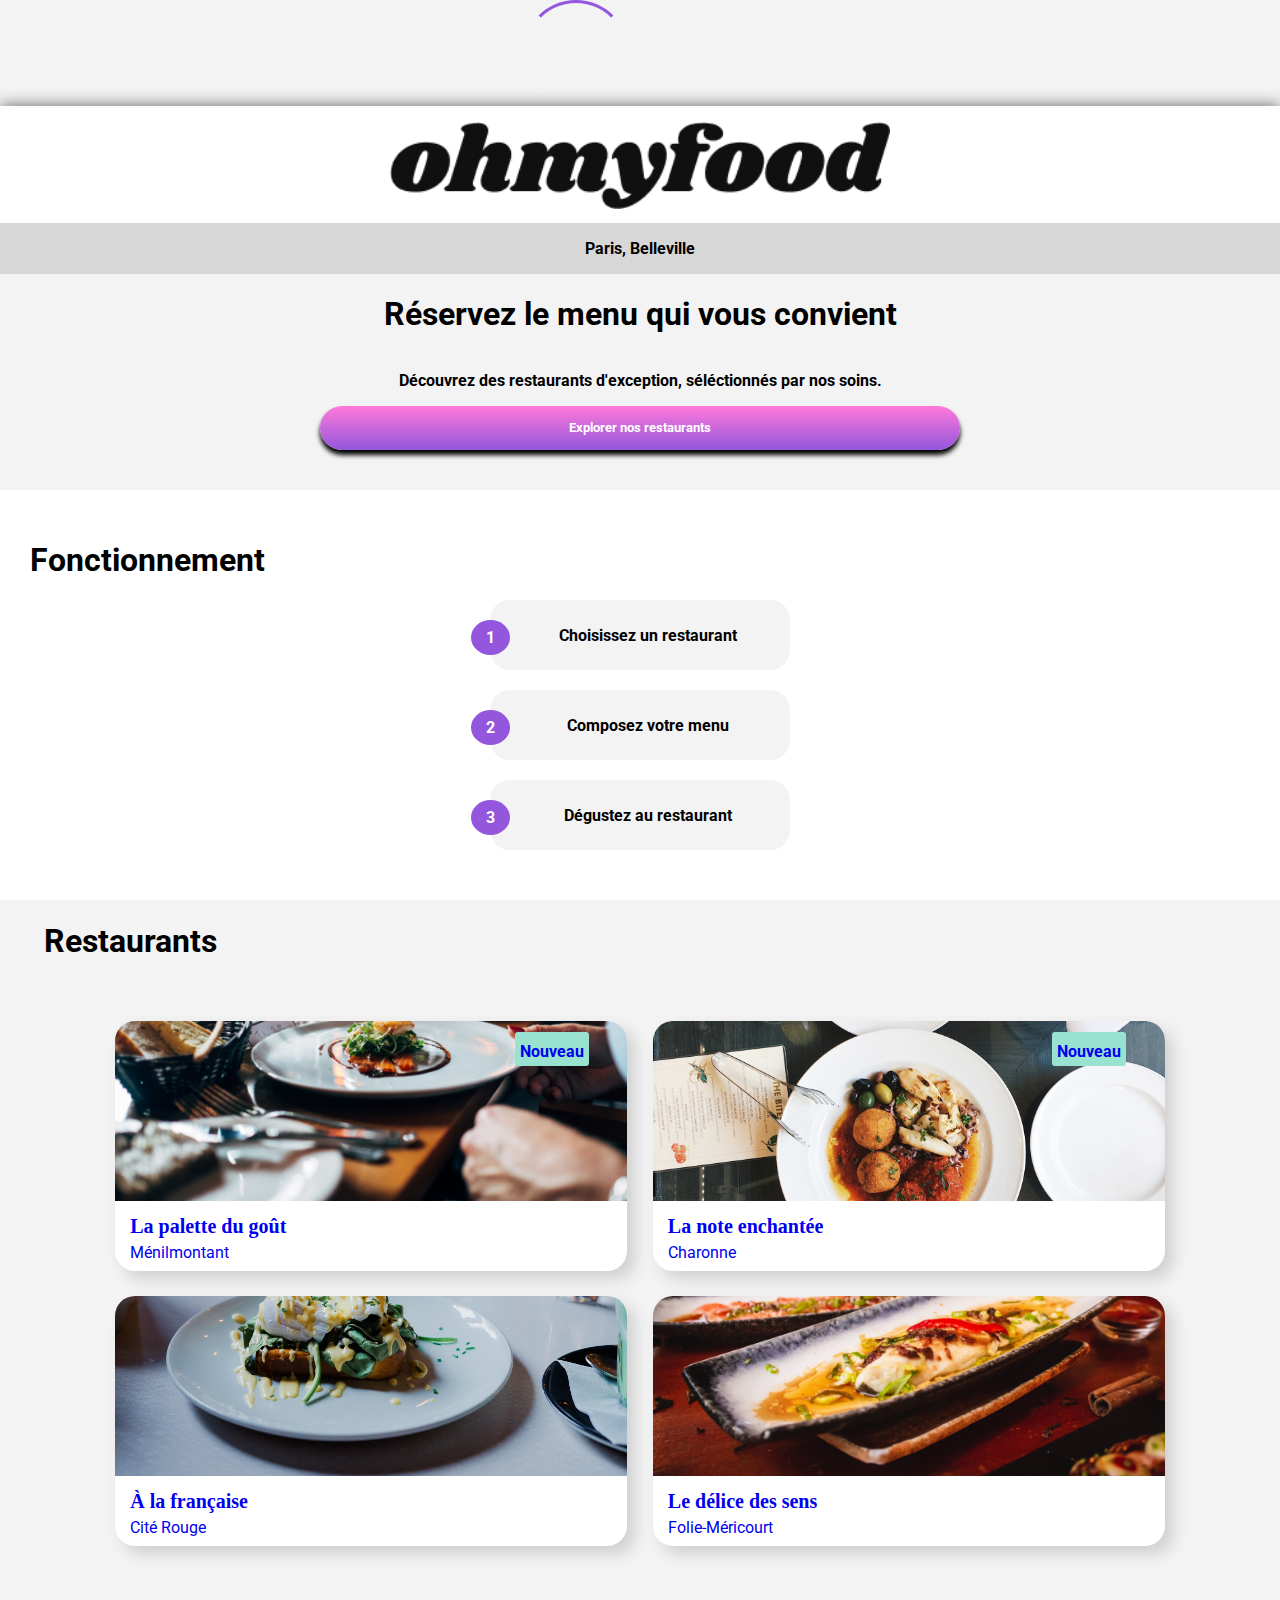
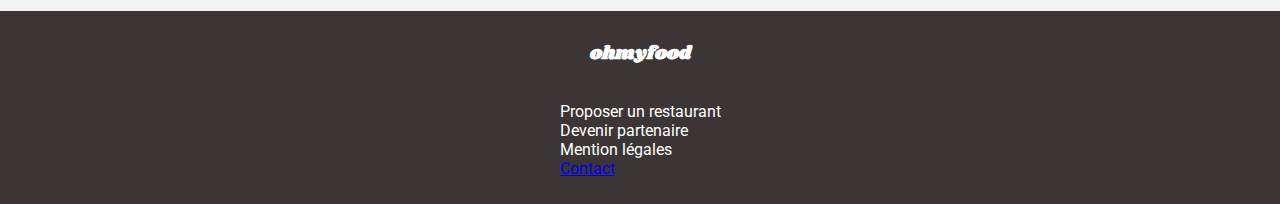
==== index.html @ a54b1a02 "Création du loader" ====
<!DOCTYPE html>
<html lang="fr">
<head>
    <meta charset="UTF-8">
    <meta http-equiv="X-UA-Compatible" content="IE=edge">
    <link rel="preconnect" href="https://fonts.gstatic.com">
    <link href="https://fonts.googleapis.com/css2?family=Roboto&family=Shrikhand&display=swap" rel="stylesheet">
    <link rel="stylesheet" href="https://use.fontawesome.com/releases/v5.15.3/css/all.css" integrity="sha384-SZXxX4whJ79/gErwcOYf+zWLeJdY/qpuqC4cAa9rOGUstPomtqpuNWT9wdPEn2fk" crossorigin="anonymous">
    <meta name="viewport" content="width=device-width, initial-scale=1.0">
    <link rel="stylesheet" href="styles/style.css">
    <title>Page d'acceuil</title>
</head>
<body>
    <div class=loaderTotal>
        <i class="fas fa-utensils fa-3x"></i>
        <div id=loader></div>
    </div>
    <header>
        <!-- Logo -->
        <div class="logoHeader">
            <img src="images/logo/ohmyfood.png" alt="Logo ohmyfood"/>
        </div>
    </header>
    <div id="contenuIndex">
        <!-- Emplacement + présentation -->
        <div id="partie1">
            <div class="localisation">
                <i class="fas fa-map-marker-alt"></i>
                <div class="emplacement">
                    <p> Paris, Belleville</p>
                </div>
            </div>
            <div class="explication">
                <h1>Réservez le menu qui vous convient</h1>
                <p>Découvrez des restaurants d'exception, séléctionnés par nos soins.</p>
                <button><p> Explorer nos restaurants</p></button>
            </div>
        </div>
        <!-- Fonctionnement -->
        <div id="partie2">
            <h1>Fonctionnement</h1>
            <div class="restaurant">
                <div class="numero">
                    <p>1</p>
                </div>
                <p><i class="fas fa-mobile-alt"></i>
                Choisissez un restaurant</p>
            </div>
            <div class="choix">
                <div class="numero">
                    <p>2</p>
                </div>
                <p><i class="fas fa-list-ul"></i>
                Composez votre menu</p>
            </div>
            <div class="degustez">
                <div class="numero">
                    <p>3</p>
                </div>
                <p><i class="fas fa-store"></i>
                Dégustez au restaurant</p>
            </div>
        </div>
        <!-- Restaurants -->
        <h1>Restaurants</h1>
        <div id="partie3">
            <a href="MenuPalette.html" id="palette">
                <div class="nouveau">
                    <p>Nouveau</p>
                </div>
                <figure>
                    <img src="images/restaurants/jay-wennington-N_Y88TWmGwA-unsplash.jpg" alt="La palette du goût">
                    <figcaption>La palette du goût</figcaption>
                </figure>
                <p class="info">Ménilmontant</p>
                <div class="favoris">
                    <i class="far fa-heart fa-2x"></i>
                    <!-- <i class="fas fa-heart"></i> -->
                </div>
            </a>
            <a href="MenuEnchante.html" id="note">
                <div class="nouveau">
                    <p>Nouveau</p>
                </div>
                <figure>
                    <img src="images/restaurants/stil-u2Lp8tXIcjw-unsplash.jpg" alt="La note enchantée">
                    <figcaption>La note enchantée</figcaption>
                </figure>
                <p class="info">Charonne</p>
                <div class="favoris">
                    <i class="far fa-heart fa-2x"></i>
                    <!-- <i class="fas fa-heart"></i> -->
                </div>
            </a>
            <a href="MenuFrancaise.html" id="francaise">
                <figure>
                    <img src="images/restaurants/toa-heftiba-DQKerTsQwi0-unsplash.jpg" alt="À la française">
                    <figcaption>À la française</figcaption>
                </figure>
                <p class="info">Cité Rouge</p>
                <div class="favoris">
                    <i class="far fa-heart fa-2x"></i>
                    <!-- <i class="fas fa-heart"></i> -->
                </div>
            </a>
            <a href="MenuDelice.html" id="delice">
                <figure>
                    <img src="images/restaurants/louis-hansel-shotsoflouis-qNBGVyOCY8Q-unsplash.jpg" alt="Le délice des sens">
                    <figcaption>Le délice des sens</figcaption>
                </figure>
                <p class="info">Folie-Méricourt</p>
                <div class="favoris">
                    <i class="far fa-heart fa-2x"></i>
                    <!-- <i class="fas fa-heart"></i> -->
                </div>
            </a>
        </div>
    </div>
    <footer>
        <!-- Contacts et infos -->
        <div class="listeFooter">
            <h3 class="logoFooter">ohmyfood</h3>
            <ul>
                <li><i class="fas fa-utensils"></i>  Proposer un restaurant</li>
                <li><i class="fas fa-hands-helping"></i> Devenir partenaire</li>
                <li>Mention légales</li>
                <li><a href="mailto:ohmyfood@contact.com">Contact</a></li>
            </ul>
        </div>
    </footer>
</body>
</html>
---- styles/style.css ----
@charset "UTF-8";
@-webkit-keyframes spin {
  0% {
    -webkit-transform: rotate(0deg);
            transform: rotate(0deg);
  }
  100% {
    -webkit-transform: rotate(360deg);
            transform: rotate(360deg);
  }
}
@keyframes spin {
  0% {
    -webkit-transform: rotate(0deg);
            transform: rotate(0deg);
  }
  100% {
    -webkit-transform: rotate(360deg);
            transform: rotate(360deg);
  }
}

/* #region Généralités */
body {
  margin: 0px;
  background-color: #f3f3f3;
  max-width: 1920px;
  margin: auto;
}

body .loaderTotal {
  display: -webkit-box;
  display: -ms-flexbox;
  display: flex;
  -webkit-box-pack: center;
      -ms-flex-pack: center;
          justify-content: center;
  width: 90%;
  height: 90%;
}

body .loaderTotal .fas {
  display: -webkit-box;
  display: -ms-flexbox;
  display: flex;
  -webkit-box-pack: center;
      -ms-flex-pack: center;
          justify-content: center;
  position: relative;
  left: 70px;
  top: 35px;
  color: #FF79DA;
}

body .loaderTotal #loader {
  width: 100px;
  height: 100px;
  border: 3px solid #f3f3f3;
  border-top: 3px solid #9356DC;
  border-radius: 50%;
  -webkit-animation: spin 1s linear infinite;
          animation: spin 1s linear infinite;
}

/* #endregion */
/* #region Header */
header {
  padding: 16px;
  -webkit-box-shadow: 0 0 15px 0 #636161;
          box-shadow: 0 0 15px 0 #636161;
  position: relative;
  height: 85px;
  background-color: white;
}

.fleche {
  position: absolute;
  top: 21px;
  left: 8%;
  font-size: 1.5rem;
}

.logoHeader {
  display: -webkit-box;
  display: -ms-flexbox;
  display: flex;
  -webkit-box-pack: center;
      -ms-flex-pack: center;
          justify-content: center;
}

.logoHeader img {
  width: 40%;
}

@media screen and (min-width: 1281px) {
  .logoHeader img {
    width: 494px;
    height: 86px;
  }
}

/* #endregion */
/* #region Contenu Index */
#contenuIndex {
  width: 100%;
}

#contenuIndex h1 {
  font-family: "Roboto";
  font-weight: bold;
  margin-left: 44px;
}

#contenuIndex h2,
#contenuIndex p {
  font-family: "Roboto";
  font-weight: bold;
}

/* #region Partie 1 */
#partie1 {
  background-color: #f3f3f3;
  padding-bottom: 40px;
}

#partie1 .emplacement p {
  font-weight: bold;
}

#partie1 .explication {
  display: -webkit-box;
  display: -ms-flexbox;
  display: flex;
  -webkit-box-orient: vertical;
  -webkit-box-direction: normal;
      -ms-flex-direction: column;
          flex-direction: column;
  -webkit-box-align: center;
      -ms-flex-align: center;
          align-items: center;
  text-align: center;
}

#partie1 .explication p,
#partie1 .explication h1 {
  margin-left: 5%;
  margin-right: 5%;
}

#partie1 .explication button {
  background: -webkit-gradient(linear, left top, left bottom, from(#FF79DA), to(#9356DC));
  background: linear-gradient(180deg, #FF79DA, #9356DC);
  border-radius: 25px;
  width: 50%;
  color: white;
  border: none;
  -webkit-box-shadow: 0 5px 5px 0 black;
          box-shadow: 0 5px 5px 0 black;
}

#partie1 .explication button:hover {
  opacity: 0.8;
  -webkit-box-shadow: 0 7px 7px 0 black;
          box-shadow: 0 7px 7px 0 black;
}

#partie1 .localisation {
  display: -webkit-box;
  display: -ms-flexbox;
  display: flex;
  -webkit-box-pack: center;
      -ms-flex-pack: center;
          justify-content: center;
  background-color: #d8d7d7;
  position: relative;
}

#partie1 .fas {
  position: absolute;
  left: 30%;
  bottom: 20px;
}

/* #endregion */
/* #region Partie 2 */
#partie2 {
  padding-bottom: 50px;
  padding-top: 30px;
  margin-left: auto;
  margin-right: auto;
  background-color: white;
}

#partie2 h1 {
  margin-left: 30px;
}

#partie2 .restaurant,
#partie2 .choix,
#partie2 .degustez {
  display: -webkit-box;
  display: -ms-flexbox;
  display: flex;
  -webkit-box-orient: horizontal;
  -webkit-box-direction: normal;
      -ms-flex-direction: row;
          flex-direction: row;
  -webkit-box-pack: center;
      -ms-flex-pack: center;
          justify-content: center;
  -webkit-box-align: center;
      -ms-flex-align: center;
          align-items: center;
  padding: 10px;
  background-color: #f3f3f3;
  height: 50px;
  width: 280px;
  border-radius: 20px;
  margin-left: auto;
  margin-right: auto;
  margin-top: 20px;
  position: relative;
}

#partie2 p {
  margin: 0px;
  font-weight: bold;
}

#partie2 .numero {
  background-color: #9356DC;
  position: absolute;
  border-radius: 50%;
  padding-left: 15px;
  padding-right: 15px;
  padding-top: 8px;
  padding-bottom: 8px;
  margin-top: 5px;
  right: 280px;
}

#partie2 .numero p {
  color: white;
}

#partie2 .fas {
  margin-right: 15px;
  color: #8f8b8b;
}

#partie2 .fas:active {
  color: #9356DC;
}

/* #endregion */
/* #region Partie 3 */
#partie3 {
  width: 100%;
  display: -webkit-box;
  display: -ms-flexbox;
  display: flex;
  -webkit-box-orient: vertical;
  -webkit-box-direction: normal;
      -ms-flex-direction: column;
          flex-direction: column;
  background-color: #f3f3f3;
  padding-top: 40px;
  padding-bottom: 40px;
  -webkit-box-pack: center;
      -ms-flex-pack: center;
          justify-content: center;
}

@media screen and (min-width: 1281px) {
  #partie3 {
    display: -webkit-box;
    display: -ms-flexbox;
    display: flex;
    -webkit-box-orient: horizontal;
    -webkit-box-direction: normal;
        -ms-flex-direction: row;
            flex-direction: row;
    -ms-flex-wrap: wrap;
        flex-wrap: wrap;
  }
}

@media screen and (min-width: 481px) {
  #partie3 {
    display: -webkit-box;
    display: -ms-flexbox;
    display: flex;
    -webkit-box-orient: horizontal;
    -webkit-box-direction: normal;
        -ms-flex-direction: row;
            flex-direction: row;
    -ms-flex-wrap: wrap;
        flex-wrap: wrap;
  }
}

#partie3 h1 {
  margin-left: 5%;
}

#partie3 h2,
#partie3 p {
  margin-top: 5px;
  margin-bottom: 0px;
}

#partie3 img {
  width: 100%;
  height: 180px;
  -o-object-fit: cover;
     object-fit: cover;
  -o-object-position: bottom;
     object-position: bottom;
  border-top-left-radius: 20px;
  border-top-right-radius: 20px;
}

#partie3 .info {
  display: -webkit-box;
  display: -ms-flexbox;
  display: flex;
  -webkit-box-orient: horizontal;
  -webkit-box-direction: normal;
      -ms-flex-direction: row;
          flex-direction: row;
  -webkit-box-pack: justify;
      -ms-flex-pack: justify;
          justify-content: space-between;
  width: 100%;
  font-weight: normal;
  margin-left: 15px;
}

#partie3 .info .precision {
  display: -webkit-box;
  display: -ms-flexbox;
  display: flex;
  -webkit-box-orient: vertical;
  -webkit-box-direction: normal;
      -ms-flex-direction: column;
          flex-direction: column;
  padding-left: 15px;
}

#partie3 #note img {
  -o-object-position: center;
     object-position: center;
}

#partie3 #palette,
#partie3 #note,
#partie3 #francaise,
#partie3 #delice {
  width: 90%;
  margin-right: 5%;
  margin-left: 5%;
  padding-bottom: 50px;
  border-radius: 20px;
  background-color: white;
  margin-bottom: 25px;
  height: 200px;
  -webkit-box-shadow: 8px 8px 15px #d1cfcf;
          box-shadow: 8px 8px 15px #d1cfcf;
  position: relative;
}

@media screen and (min-width: 1281px) {
  #partie3 #palette,
  #partie3 #note,
  #partie3 #francaise,
  #partie3 #delice {
    width: 40%;
    margin-right: 1%;
    margin-left: 1%;
  }
}

@media screen and (min-width: 481px) {
  #partie3 #palette,
  #partie3 #note,
  #partie3 #francaise,
  #partie3 #delice {
    width: 40%;
    margin-right: 1%;
    margin-left: 1%;
  }
}

#partie3 .favoris {
  left: 85%;
  position: absolute;
  margin-top: -40px;
}

#partie3 figure {
  padding: 0px;
  margin: 0px;
}

#partie3 figcaption {
  margin-left: 15px;
  font-weight: bold;
  font-size: 20px;
  margin-top: 10px;
}

#partie3 .nouveau {
  background-color: #99E2D0;
  position: absolute;
  margin-top: 2%;
  margin-left: 78%;
  padding: 5px;
  border-radius: 3px;
}

#partie3 .nouveau P {
  font-weight: bold;
}

#partie3 a {
  text-decoration: none;
}

/* #endregion */
/* #endregion */
/* #region Contenu Menus */
#contenuMenu {
  width: 100%;
  margin-bottom: 20px;
}

/* #region Présentation */
.presentation img {
  width: 100%;
  height: 300px;
  -o-object-fit: cover;
     object-fit: cover;
}

/* #endregion */
/* #region Titres des menus */
.menus {
  width: 100%;
  background-color: #f3f3f3;
  border-top-left-radius: 35px;
  border-top-right-radius: 35px;
  margin-top: -74px;
  position: relative;
}

.menus h2 {
  margin-left: 5%;
}

@media screen and (min-width: 1281px) {
  .menus h2 {
    text-align: center;
    margin-left: 0px;
  }
}

@media screen and (min-width: 481px) {
  .menus h2 {
    text-align: center;
    margin-left: 0px;
  }
}

.menus .titresMenu {
  position: relative;
}

.menus .titresMenu .favorisMenu {
  position: absolute;
  left: 85%;
  top: 5px;
}

.menus .titresMenu h1 {
  margin-left: 30px;
  font-weight: bold;
  font-family: "Shrikhand";
  padding-top: 10px;
}

.menus button {
  background-color: #FF79DA;
  border-radius: 25px;
  width: 50%;
  color: white;
  border-color: white;
}

/* #endregion */
/* #region Blocs de menus */
.entrees,
.plats,
.desserts {
  display: -webkit-box;
  display: -ms-flexbox;
  display: flex;
  -webkit-box-orient: vertical;
  -webkit-box-direction: normal;
      -ms-flex-direction: column;
          flex-direction: column;
  margin-bottom: 20px;
  -webkit-box-align: center;
      -ms-flex-align: center;
          align-items: center;
  -webkit-box-pack: center;
      -ms-flex-pack: center;
          justify-content: center;
}

@media screen and (min-width: 1281px) {
  .entrees,
  .plats,
  .desserts {
    display: -webkit-box;
    display: -ms-flexbox;
    display: flex;
    -webkit-box-orient: horizontal;
    -webkit-box-direction: normal;
        -ms-flex-direction: row;
            flex-direction: row;
    -ms-flex-line-pack: justify;
        align-content: space-between;
  }
}

@media screen and (min-width: 481px) {
  .entrees,
  .plats,
  .desserts {
    display: -webkit-box;
    display: -ms-flexbox;
    display: flex;
    -webkit-box-orient: horizontal;
    -webkit-box-direction: normal;
        -ms-flex-direction: row;
            flex-direction: row;
    -ms-flex-line-pack: justify;
        align-content: space-between;
  }
}

.blocMenu {
  background-color: white;
  border-radius: 15px;
  width: 90%;
  height: auto;
  display: -webkit-box;
  display: -ms-flexbox;
  display: flex;
  -webkit-box-orient: horizontal;
  -webkit-box-direction: normal;
      -ms-flex-direction: row;
          flex-direction: row;
  -webkit-box-pack: justify;
      -ms-flex-pack: justify;
          justify-content: space-between;
  font-family: "Roboto";
  margin-bottom: 20px;
  -webkit-box-shadow: 0px 8px 15px #636161;
          box-shadow: 0px 8px 15px #636161;
}

@media screen and (min-width: 1281px) {
  .blocMenu {
    display: -webkit-box;
    display: -ms-flexbox;
    display: flex;
    -webkit-box-orient: vertical;
    -webkit-box-direction: normal;
        -ms-flex-direction: column;
            flex-direction: column;
    -webkit-box-align: center;
        -ms-flex-align: center;
            align-items: center;
    text-align: center;
    width: 330px !important;
    margin-left: 2%;
    margin-right: 2%;
  }
}

@media screen and (min-width: 481px) {
  .blocMenu {
    display: -webkit-box;
    display: -ms-flexbox;
    display: flex;
    -webkit-box-orient: vertical;
    -webkit-box-direction: normal;
        -ms-flex-direction: column;
            flex-direction: column;
    -webkit-box-align: center;
        -ms-flex-align: center;
            align-items: center;
    text-align: center;
    width: 30%;
    height: 220px;
    margin-left: 2%;
    margin-right: 2%;
  }
}

.blocMenu .blocNom {
  width: 80%;
}

.blocMenu h2,
.blocMenu p {
  margin-left: 15px;
}

@media screen and (min-width: 1281px) {
  .blocMenu h2,
  .blocMenu p {
    margin-left: 0px;
  }
}

@media screen and (min-width: 481px) {
  .blocMenu h2,
  .blocMenu p {
    margin-left: 0px;
  }
}

.blocMenu h2 {
  margin-bottom: 0px;
}

.blocMenu p {
  margin-top: 2px;
}

.commandes {
  display: -webkit-box;
  display: -ms-flexbox;
  display: flex;
  -webkit-box-pack: center;
      -ms-flex-pack: center;
          justify-content: center;
  margin-bottom: 50px;
}

.commandes button {
  width: 15%;
}

@media screen and (min-width: 1281px) {
  .commandes button {
    width: 20%;
  }
}

/* #endregion */
/* #endregion */
/* #region Footer */
footer {
  background-color: #3b3535;
  padding: 10px;
}

.listeFooter {
  color: white;
  font-family: "Roboto";
  padding-left: 5%;
}

@media screen and (min-width: 481px) {
  .listeFooter {
    display: -webkit-box;
    display: -ms-flexbox;
    display: flex;
    -webkit-box-orient: vertical;
    -webkit-box-direction: normal;
        -ms-flex-direction: column;
            flex-direction: column;
    -webkit-box-align: center;
        -ms-flex-align: center;
            align-items: center;
    padding-left: 0%;
  }
}

@media screen and (min-width: 1281px) {
  .listeFooter {
    display: -webkit-box;
    display: -ms-flexbox;
    display: flex;
    -webkit-box-orient: vertical;
    -webkit-box-direction: normal;
        -ms-flex-direction: column;
            flex-direction: column;
    -webkit-box-align: center;
        -ms-flex-align: center;
            align-items: center;
    padding-left: 0%;
  }
}

.listeFooter .logoFooter {
  display: -webkit-box;
  display: -ms-flexbox;
  display: flex;
  -webkit-box-pack: start;
      -ms-flex-pack: start;
          justify-content: flex-start;
  font-family: "Shrikhand";
}

.listeFooter ul {
  list-style: none;
  padding: 0;
}

.listeFooter .fas {
  width: 25px;
}

/* #endregion */
/*# sourceMappingURL=style.css.map */
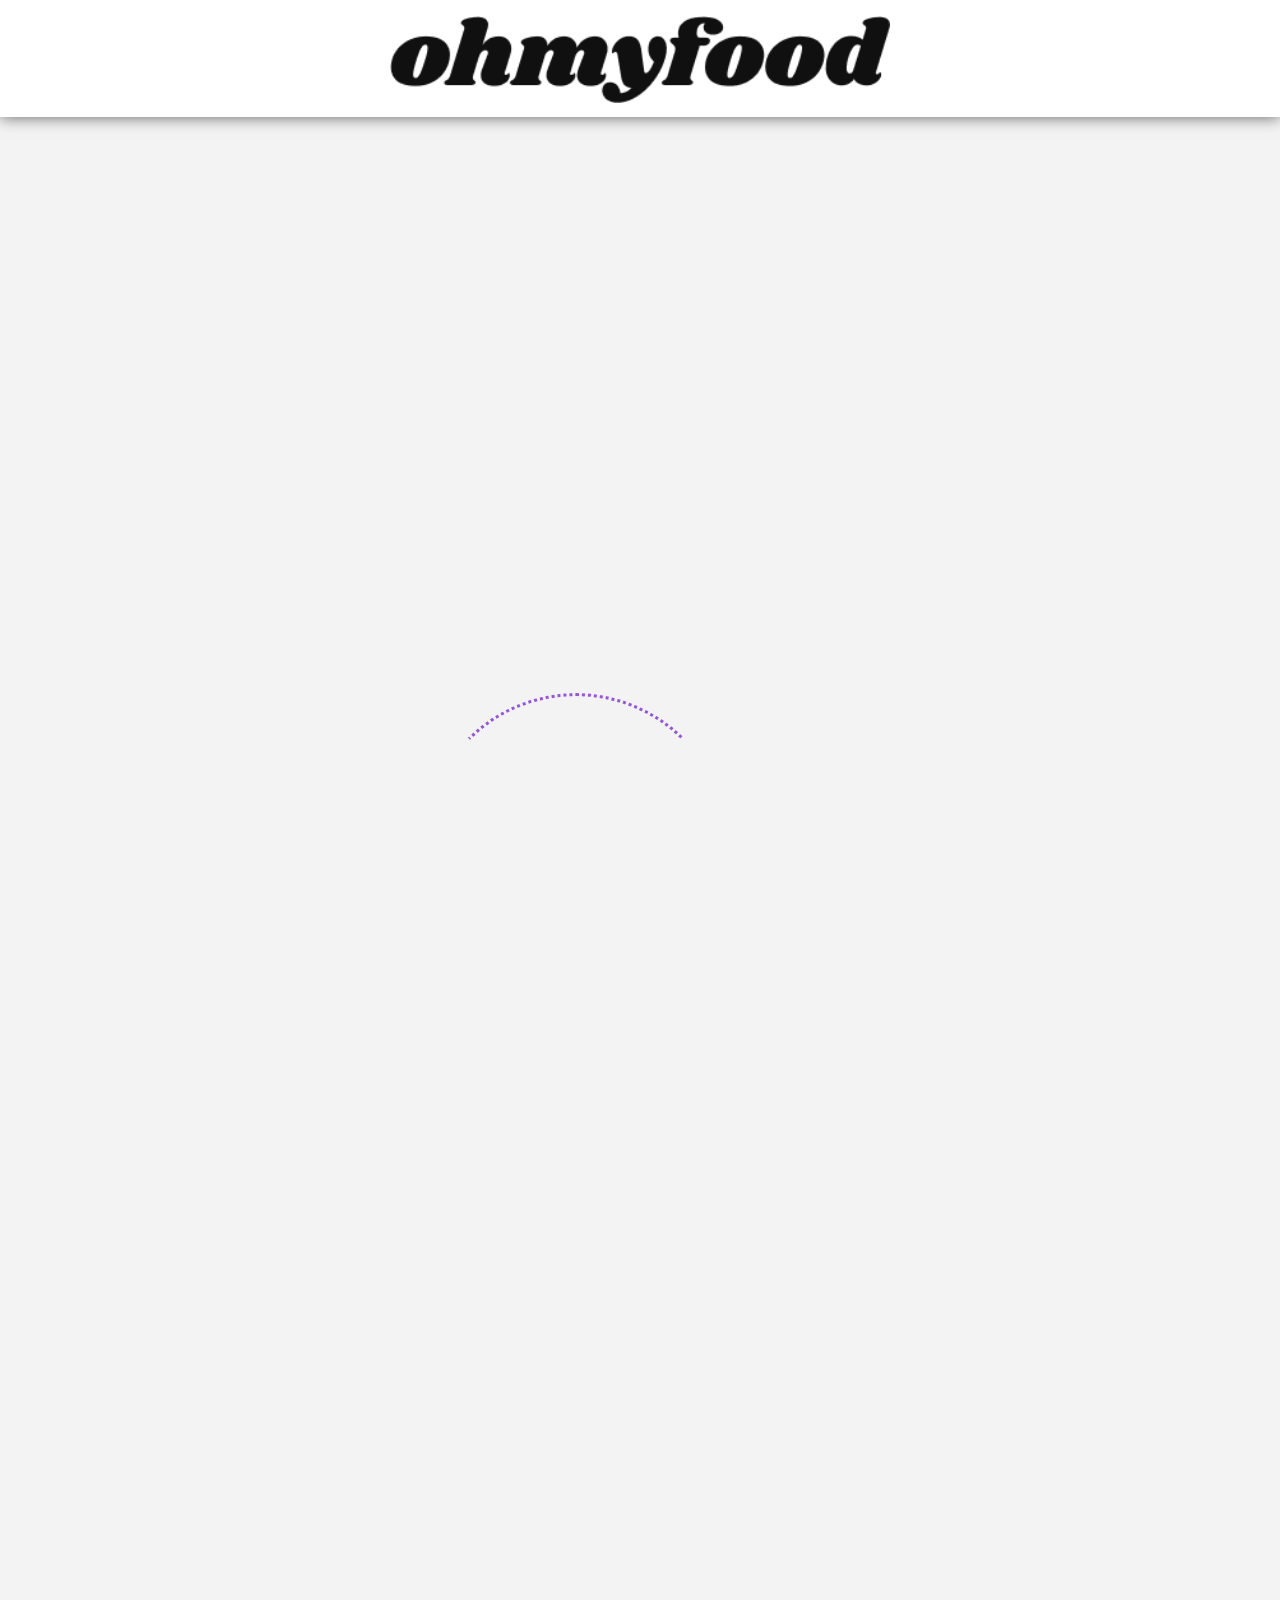
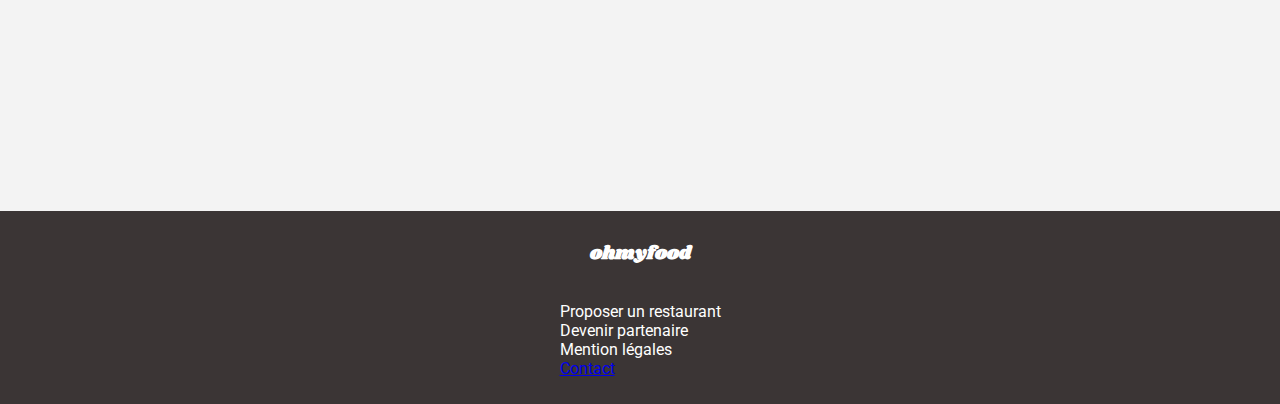
==== commit 6015d2fa: "Place menu et loader + animation" ====
--- a/index.html
+++ b/index.html
@@ -11,16 +11,18 @@
     <title>Page d'acceuil</title>
 </head>
 <body>
-    <div class=loaderTotal>
-        <i class="fas fa-utensils fa-3x"></i>
-        <div id=loader></div>
-    </div>
+    
     <header>
         <!-- Logo -->
         <div class="logoHeader">
             <img src="images/logo/ohmyfood.png" alt="Logo ohmyfood"/>
         </div>
     </header>
+    <!-- Loader -->
+    <div class=loaderTotal>
+        <i class="fas fa-utensils fa-5x"></i>
+        <div id=loader></div>
+    </div>
     <div id="contenuIndex">
         <!-- Emplacement + présentation -->
         <div id="partie1">
--- a/styles/style.css
+++ b/styles/style.css
@@ -20,7 +20,43 @@
   }
 }
 
-/* #region Généralités */
+@-webkit-keyframes menuApparition {
+  0% {
+    opacity: 0;
+  }
+  100% {
+    opacity: 1;
+  }
+}
+
+@keyframes menuApparition {
+  0% {
+    opacity: 0;
+  }
+  100% {
+    opacity: 1;
+  }
+}
+
+@-webkit-keyframes loaderDisparait {
+  0% {
+    opacity: 1;
+  }
+  100% {
+    opacity: 0;
+  }
+}
+
+@keyframes loaderDisparait {
+  0% {
+    opacity: 1;
+  }
+  100% {
+    opacity: 0;
+  }
+}
+
+/* #region Généralités et Loader */
 body {
   margin: 0px;
   background-color: #f3f3f3;
@@ -37,6 +73,10 @@
           justify-content: center;
   width: 90%;
   height: 90%;
+  -webkit-animation: loaderDisparait 1s 3s both;
+          animation: loaderDisparait 1s 3s both;
+  position: relative;
+  top: 576px;
 }
 
 body .loaderTotal .fas {
@@ -47,16 +87,16 @@
       -ms-flex-pack: center;
           justify-content: center;
   position: relative;
-  left: 70px;
-  top: 35px;
+  left: 165px;
+  top: 120px;
   color: #FF79DA;
 }
 
 body .loaderTotal #loader {
-  width: 100px;
-  height: 100px;
+  width: 300px;
+  height: 300px;
   border: 3px solid #f3f3f3;
-  border-top: 3px solid #9356DC;
+  border-top: 3px dotted #9356DC;
   border-radius: 50%;
   -webkit-animation: spin 1s linear infinite;
           animation: spin 1s linear infinite;
@@ -104,6 +144,11 @@
 /* #region Contenu Index */
 #contenuIndex {
   width: 100%;
+  position: relative;
+  bottom: 305px;
+  opacity: 0;
+  -webkit-animation: menuApparition 3s 3.5s both;
+          animation: menuApparition 3s 3.5s both;
 }
 
 #contenuIndex h1 {
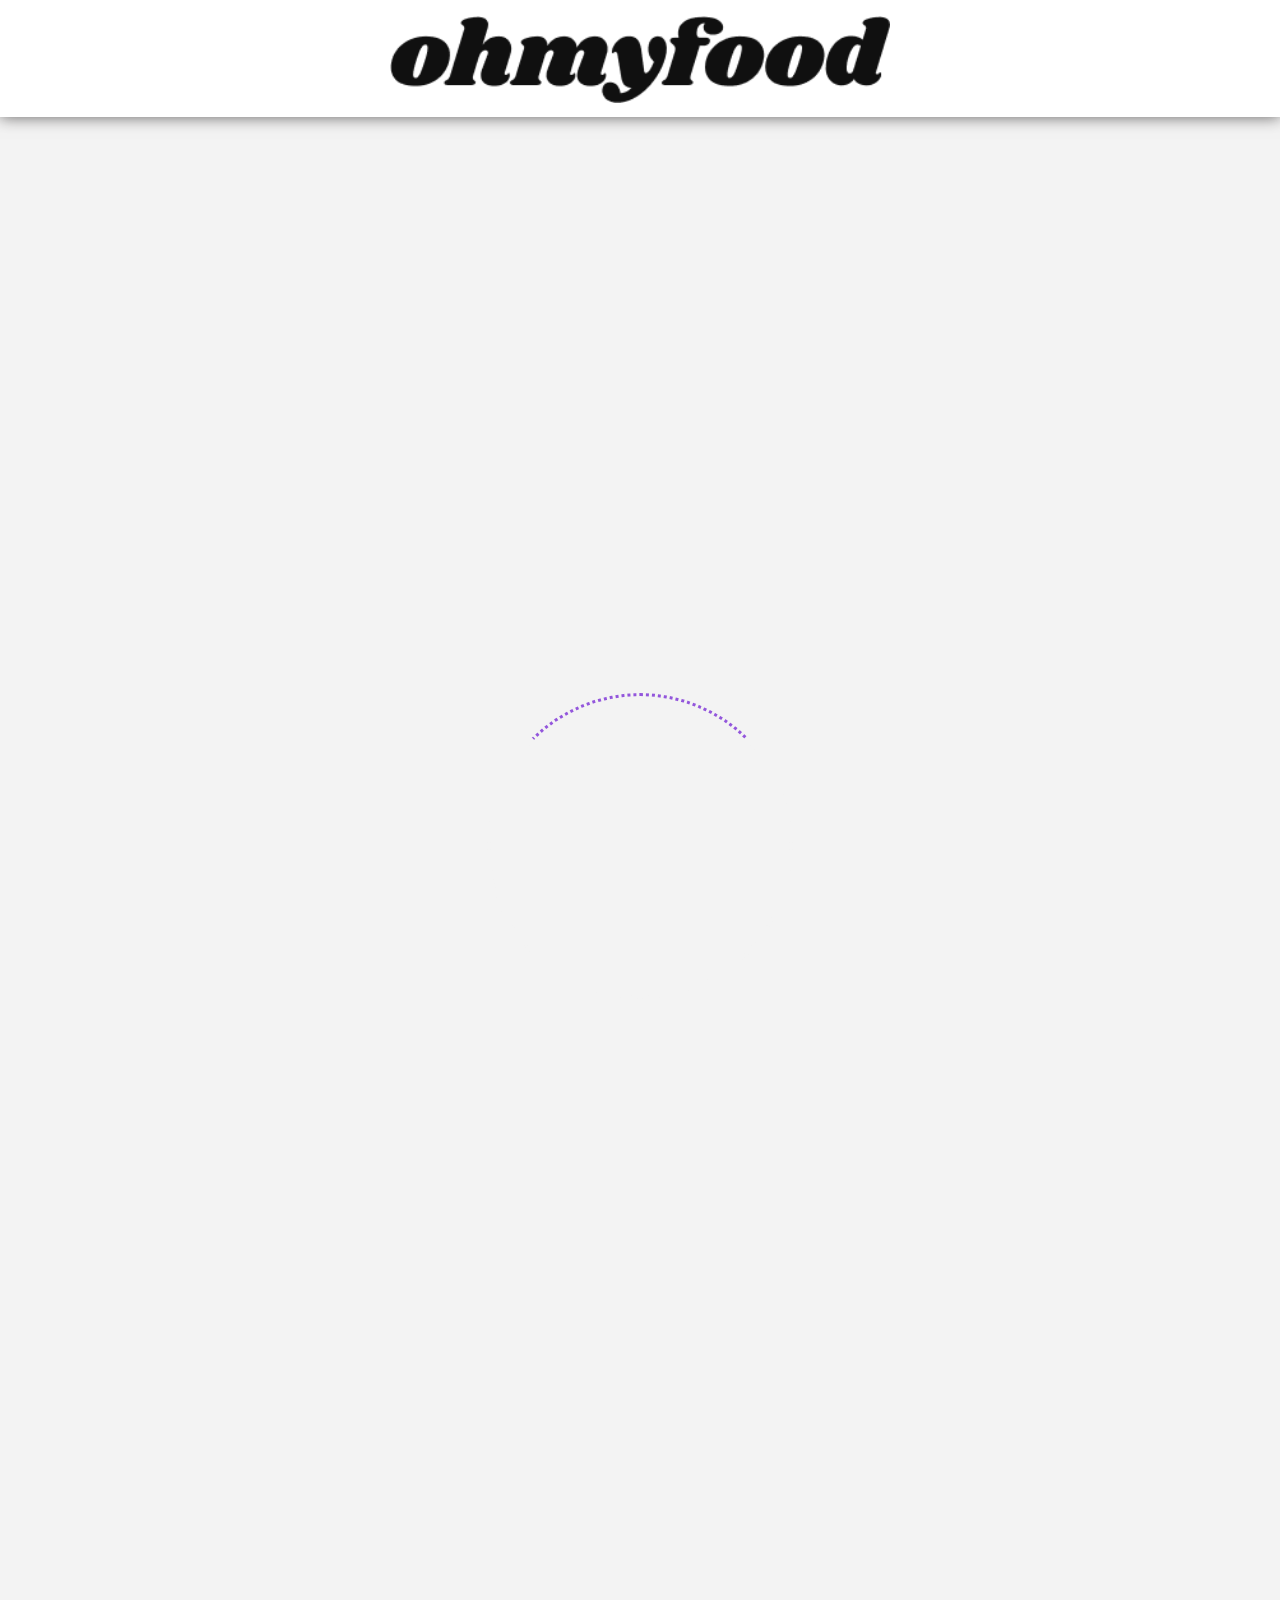
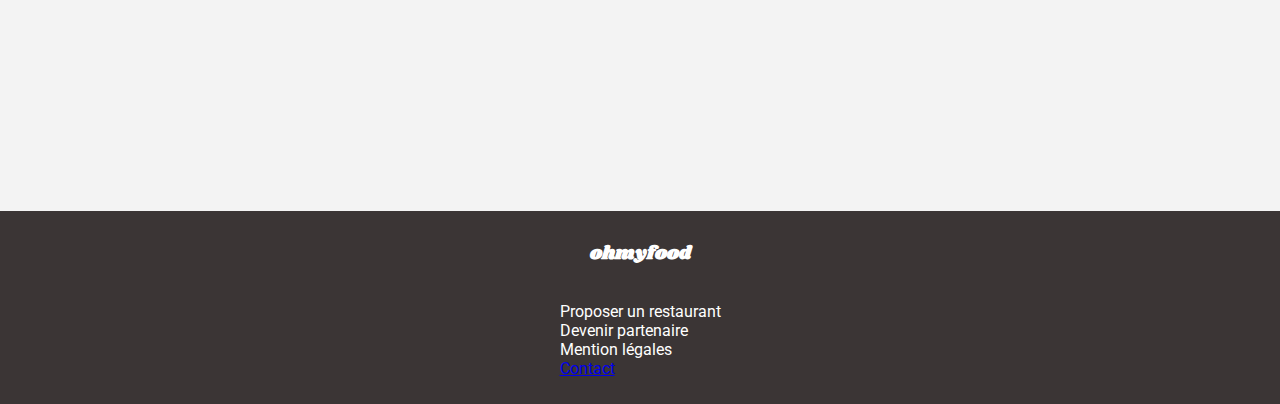
==== commit 39f4d9c4: "Tentative de box verte" ====
--- a/index.html
+++ b/index.html
@@ -126,7 +126,7 @@
                 <li><i class="fas fa-utensils"></i>  Proposer un restaurant</li>
                 <li><i class="fas fa-hands-helping"></i> Devenir partenaire</li>
                 <li>Mention légales</li>
-                <li><a href="mailto:ohmyfood@contact.com">Contact</a></li>
+                <li><a href="mailto:ohmyfood&commat;contact&period;com">Contact</a></li>
             </ul>
         </div>
     </footer>
--- a/styles/style.css
+++ b/styles/style.css
@@ -53,6 +53,42 @@
   }
   100% {
     opacity: 0;
+  }
+}
+
+@-webkit-keyframes apparitionMenuDivers {
+  0% {
+    opacity: 0;
+  }
+  100% {
+    opacity: 1;
+  }
+}
+
+@keyframes apparitionMenuDivers {
+  0% {
+    opacity: 0;
+  }
+  100% {
+    opacity: 1;
+  }
+}
+
+@-webkit-keyframes apparitionBox {
+  0% {
+    opacity: 0;
+  }
+  100% {
+    opacity: 1;
+  }
+}
+
+@keyframes apparitionBox {
+  0% {
+    opacity: 0;
+  }
+  100% {
+    opacity: 1;
   }
 }
 
@@ -71,8 +107,6 @@
   -webkit-box-pack: center;
       -ms-flex-pack: center;
           justify-content: center;
-  width: 90%;
-  height: 90%;
   -webkit-animation: loaderDisparait 1s 3s both;
           animation: loaderDisparait 1s 3s both;
   position: relative;
@@ -561,6 +595,8 @@
   -webkit-box-pack: center;
       -ms-flex-pack: center;
           justify-content: center;
+  -webkit-animation: apparitionMenuDivers 3s;
+          animation: apparitionMenuDivers 3s;
 }
 
 @media screen and (min-width: 1281px) {
@@ -614,6 +650,24 @@
   margin-bottom: 20px;
   -webkit-box-shadow: 0px 8px 15px #636161;
           box-shadow: 0px 8px 15px #636161;
+}
+
+.blocMenu:hover + .box {
+  -webkit-transform: translateY(0);
+          transform: translateY(0);
+  background-color: #9356DC;
+}
+
+.blocMenu .box {
+  width: 100%;
+  height: 40%;
+  background-color: #99E2D0;
+  -webkit-animation: apparitionBox 5s;
+          animation: apparitionBox 5s;
+  -webkit-transition: -webkit-transform 2s;
+  transition: -webkit-transform 2s;
+  transition: transform 2s;
+  transition: transform 2s, -webkit-transform 2s;
 }
 
 @media screen and (min-width: 1281px) {
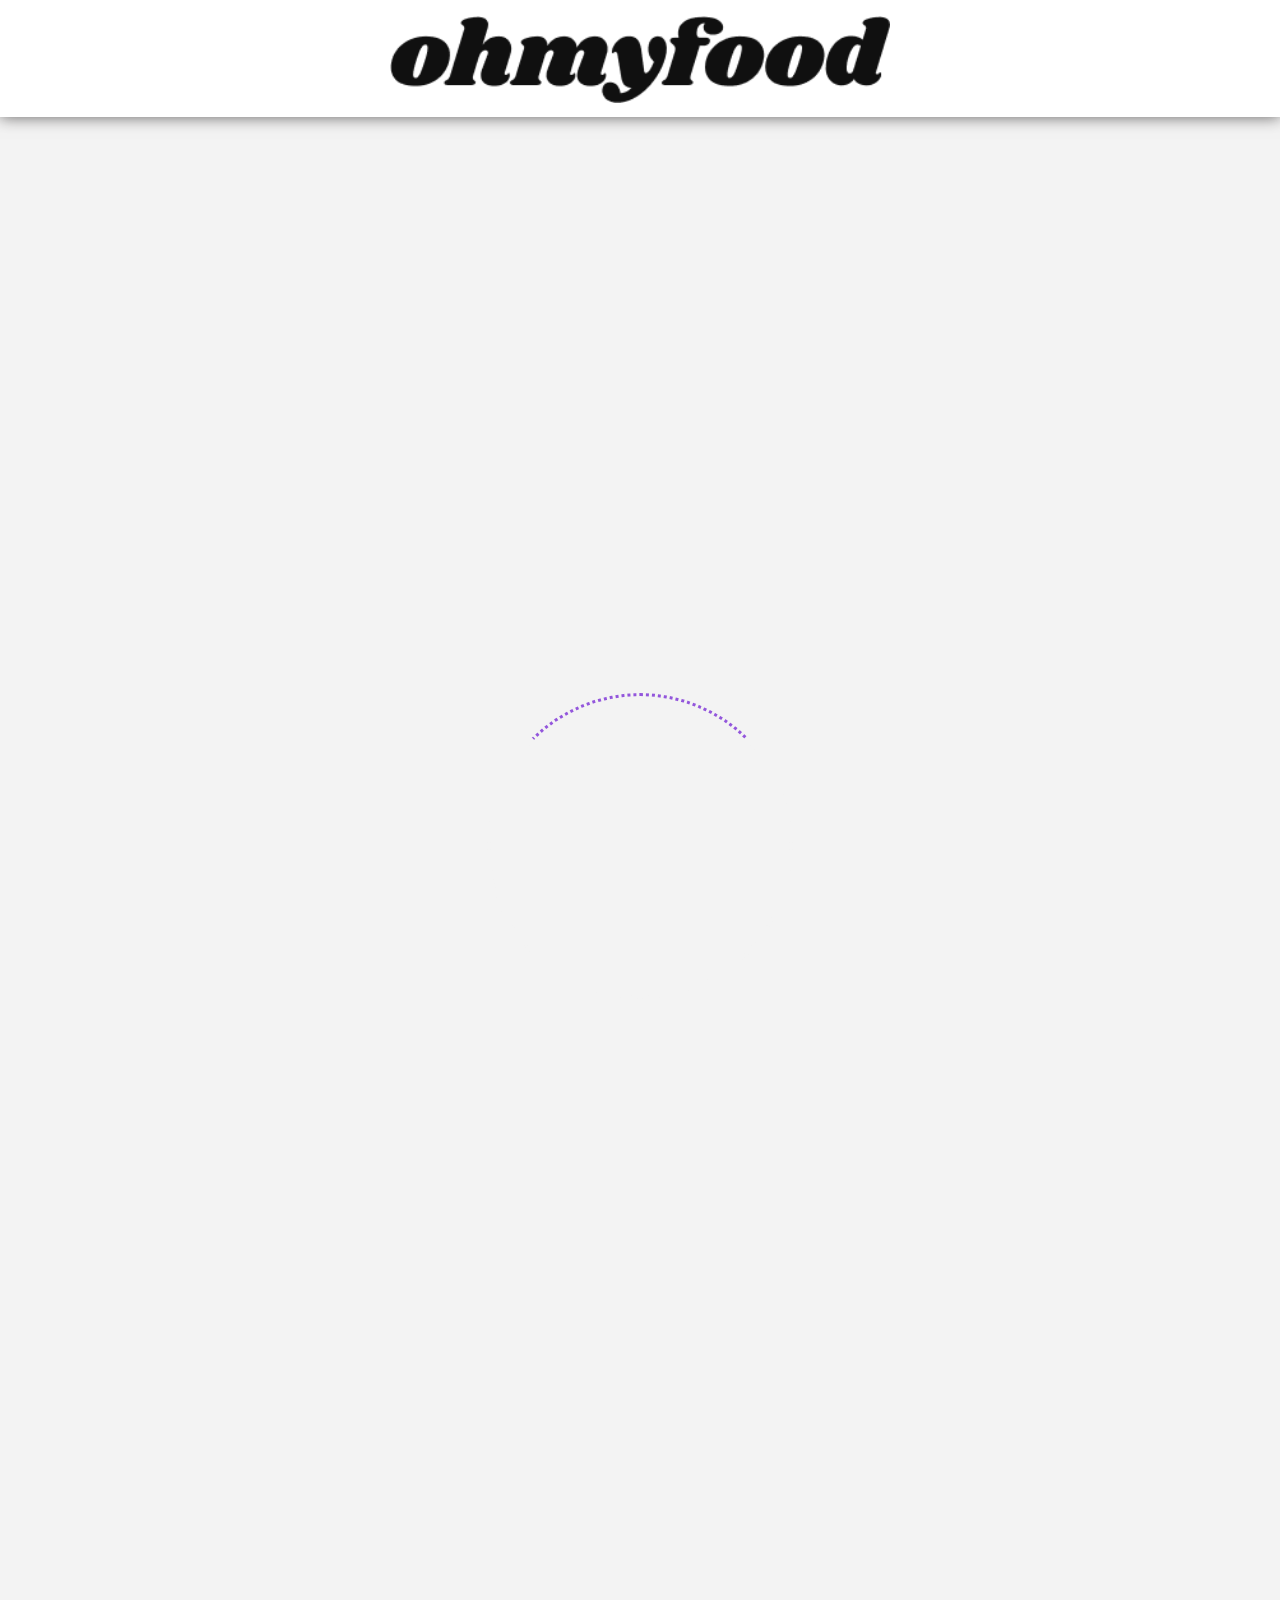
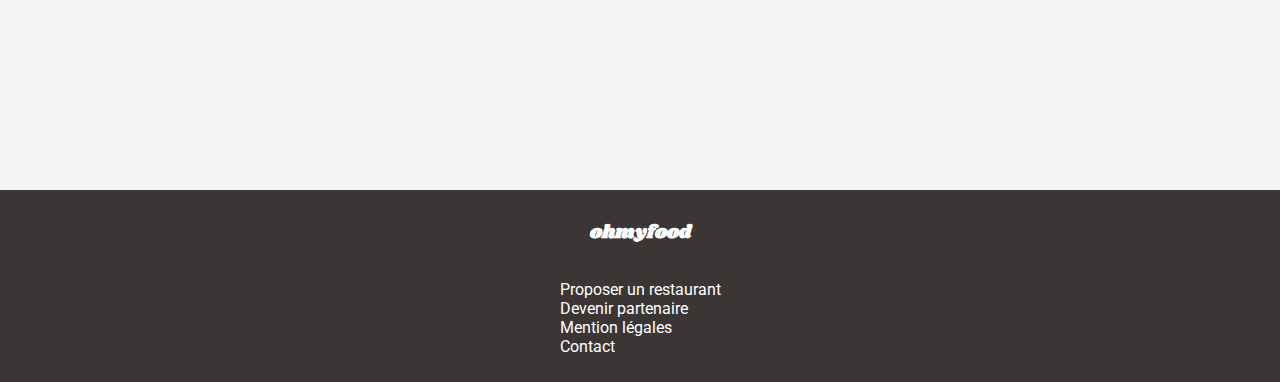
==== commit 9c7c706d: "Apparition progressive des menu" ====
--- a/index.html
+++ b/index.html
@@ -23,6 +23,7 @@
         <i class="fas fa-utensils fa-5x"></i>
         <div id=loader></div>
     </div>
+    <!-- Contenu Index -->
     <div id="contenuIndex">
         <!-- Emplacement + présentation -->
         <div id="partie1">
@@ -118,6 +119,7 @@
             </a>
         </div>
     </div>
+    
     <footer>
         <!-- Contacts et infos -->
         <div class="listeFooter">
--- a/styles/style.css
+++ b/styles/style.css
@@ -74,29 +74,12 @@
   }
 }
 
-@-webkit-keyframes apparitionBox {
-  0% {
-    opacity: 0;
-  }
-  100% {
-    opacity: 1;
-  }
-}
-
-@keyframes apparitionBox {
-  0% {
-    opacity: 0;
-  }
-  100% {
-    opacity: 1;
-  }
-}
-
 /* #region Généralités et Loader */
 body {
   margin: 0px;
   background-color: #f3f3f3;
   max-width: 1920px;
+  min-width: 400px;
   margin: auto;
 }
 
@@ -178,8 +161,6 @@
 /* #region Contenu Index */
 #contenuIndex {
   width: 100%;
-  position: relative;
-  bottom: 305px;
   opacity: 0;
   -webkit-animation: menuApparition 3s 3.5s both;
           animation: menuApparition 3s 3.5s both;
@@ -234,14 +215,26 @@
   width: 50%;
   color: white;
   border: none;
-  -webkit-box-shadow: 0 5px 5px 0 black;
-          box-shadow: 0 5px 5px 0 black;
+  -webkit-box-shadow: 0 5px 5px 0 grey;
+          box-shadow: 0 5px 5px 0 grey;
+}
+
+@media screen and (min-width: 1281px) {
+  #partie1 .explication button {
+    width: 20%;
+  }
+}
+
+@media screen and (min-width: 760px) {
+  #partie1 .explication button {
+    width: 200px;
+  }
 }
 
 #partie1 .explication button:hover {
   opacity: 0.8;
-  -webkit-box-shadow: 0 7px 7px 0 black;
-          box-shadow: 0 7px 7px 0 black;
+  -webkit-box-shadow: 0 7px 7px 0 #343434;
+          box-shadow: 0 7px 7px 0 #343434;
 }
 
 #partie1 .localisation {
@@ -365,7 +358,7 @@
   }
 }
 
-@media screen and (min-width: 481px) {
+@media screen and (min-width: 760px) {
   #partie3 {
     display: -webkit-box;
     display: -ms-flexbox;
@@ -460,7 +453,7 @@
   }
 }
 
-@media screen and (min-width: 481px) {
+@media screen and (min-width: 760px) {
   #partie3 #palette,
   #partie3 #note,
   #partie3 #francaise,
@@ -487,23 +480,28 @@
   font-weight: bold;
   font-size: 20px;
   margin-top: 10px;
+  font-family: "Roboto";
 }
 
 #partie3 .nouveau {
   background-color: #99E2D0;
   position: absolute;
-  margin-top: 2%;
-  margin-left: 78%;
+  top: 2%;
+  right: 5%;
   padding: 5px;
   border-radius: 3px;
+  width: 95px;
 }
 
 #partie3 .nouveau P {
+  text-align: center;
   font-weight: bold;
+  color: #278870;
 }
 
 #partie3 a {
   text-decoration: none;
+  color: black;
 }
 
 /* #endregion */
@@ -534,7 +532,7 @@
 }
 
 .menus h2 {
-  margin-left: 5%;
+  margin-bottom: 0px;
 }
 
 @media screen and (min-width: 1281px) {
@@ -544,7 +542,7 @@
   }
 }
 
-@media screen and (min-width: 481px) {
+@media screen and (min-width: 760px) {
   .menus h2 {
     text-align: center;
     margin-left: 0px;
@@ -557,8 +555,8 @@
 
 .menus .titresMenu .favorisMenu {
   position: absolute;
-  left: 85%;
-  top: 5px;
+  right: 5%;
+  top: 25%;
 }
 
 .menus .titresMenu h1 {
@@ -595,8 +593,7 @@
   -webkit-box-pack: center;
       -ms-flex-pack: center;
           justify-content: center;
-  -webkit-animation: apparitionMenuDivers 3s;
-          animation: apparitionMenuDivers 3s;
+  margin-top: 30px;
 }
 
 @media screen and (min-width: 1281px) {
@@ -615,7 +612,7 @@
   }
 }
 
-@media screen and (min-width: 481px) {
+@media screen and (min-width: 760px) {
   .entrees,
   .plats,
   .desserts {
@@ -635,7 +632,7 @@
   background-color: white;
   border-radius: 15px;
   width: 90%;
-  height: auto;
+  height: 80px;
   display: -webkit-box;
   display: -ms-flexbox;
   display: flex;
@@ -650,24 +647,8 @@
   margin-bottom: 20px;
   -webkit-box-shadow: 0px 8px 15px #636161;
           box-shadow: 0px 8px 15px #636161;
-}
-
-.blocMenu:hover + .box {
-  -webkit-transform: translateY(0);
-          transform: translateY(0);
-  background-color: #9356DC;
-}
-
-.blocMenu .box {
-  width: 100%;
-  height: 40%;
-  background-color: #99E2D0;
-  -webkit-animation: apparitionBox 5s;
-          animation: apparitionBox 5s;
-  -webkit-transition: -webkit-transform 2s;
-  transition: -webkit-transform 2s;
-  transition: transform 2s;
-  transition: transform 2s, -webkit-transform 2s;
+  -webkit-animation: apparitionMenuDivers 9s;
+          animation: apparitionMenuDivers 9s;
 }
 
 @media screen and (min-width: 1281px) {
@@ -684,12 +665,13 @@
             align-items: center;
     text-align: center;
     width: 330px !important;
+    height: 250px;
     margin-left: 2%;
     margin-right: 2%;
   }
 }
 
-@media screen and (min-width: 481px) {
+@media screen and (min-width: 760px) {
   .blocMenu {
     display: -webkit-box;
     display: -ms-flexbox;
@@ -703,41 +685,224 @@
             align-items: center;
     text-align: center;
     width: 30%;
-    height: 220px;
+    height: 318px !important;
     margin-left: 2%;
     margin-right: 2%;
   }
 }
 
 .blocMenu .blocNom {
-  width: 80%;
-}
-
-.blocMenu h2,
-.blocMenu p {
+  width: calc(80%);
+  max-height: 80px;
+  min-width: 0;
+}
+
+@media screen and (min-width: 1281px) {
+  .blocMenu .blocNom {
+    height: 80%;
+  }
+}
+
+@media screen and (min-width: 760px) {
+  .blocMenu .blocNom {
+    height: 80%;
+  }
+}
+
+.blocMenu .blocPrix {
+  width: calc(20%);
+  max-height: 80px;
+  display: -webkit-box;
+  display: -ms-flexbox;
+  display: flex;
+  -webkit-box-pack: center;
+      -ms-flex-pack: center;
+          justify-content: center;
+  -webkit-box-align: end;
+      -ms-flex-align: end;
+          align-items: flex-end;
+}
+
+@media screen and (min-width: 1281px) {
+  .blocMenu .blocPrix {
+    -webkit-box-align: center;
+        -ms-flex-align: center;
+            align-items: center;
+  }
+}
+
+@media screen and (min-width: 760px) {
+  .blocMenu .blocPrix {
+    -webkit-box-align: center;
+        -ms-flex-align: center;
+            align-items: center;
+  }
+}
+
+.blocMenu .box {
+  background-color: #99E2D0;
+  color: white !important;
+  width: 0;
+  height: 100%;
+  border-bottom-right-radius: 15px;
+  border-top-right-radius: 15px;
+  visibility: hidden;
+}
+
+@media screen and (min-width: 1281px) {
+  .blocMenu .box {
+    height: 0;
+    width: 100%;
+    border-bottom-left-radius: 15px;
+    border-bottom-right-radius: 15px;
+    border-top-right-radius: 0px;
+  }
+}
+
+@media screen and (min-width: 760px) {
+  .blocMenu .box {
+    height: 0;
+    width: 100%;
+    border-bottom-left-radius: 15px;
+    border-bottom-right-radius: 15px;
+    border-top-right-radius: 0px;
+    margin-top: 0px;
+  }
+}
+
+.blocMenu:hover .box {
+  width: 25%;
+  height: 100%;
+  visibility: visible;
+  display: -webkit-box;
+  display: -ms-flexbox;
+  display: flex;
+  -webkit-box-pack: center;
+      -ms-flex-pack: center;
+          justify-content: center;
+  -webkit-box-orient: vertical;
+  -webkit-box-direction: normal;
+      -ms-flex-direction: column;
+          flex-direction: column;
+  -webkit-box-align: center;
+      -ms-flex-align: center;
+          align-items: center;
+  background-color: #99E2D0;
+  -webkit-transition: all 500ms ease;
+  transition: all 500ms ease;
+}
+
+@media screen and (min-width: 1281px) {
+  .blocMenu:hover .box {
+    width: 15%;
+    height: 30%;
+  }
+}
+
+@media screen and (min-width: 760px) {
+  .blocMenu:hover .box {
+    width: 100%;
+    height: 25%;
+  }
+}
+
+.blocMenu:hover .box .fas {
+  color: white;
+  -webkit-transform: rotate(360deg);
+          transform: rotate(360deg);
+  -webkit-transition: -webkit-transform 500ms ease-in-out;
+  transition: -webkit-transform 500ms ease-in-out;
+  transition: transform 500ms ease-in-out;
+  transition: transform 500ms ease-in-out, -webkit-transform 500ms ease-in-out;
+}
+
+.bM1 {
+  -webkit-animation-duration: 3s;
+          animation-duration: 3s;
+}
+
+.bM2 {
+  -webkit-animation-duration: 6s;
+          animation-duration: 6s;
+}
+
+.bM3 {
+  -webkit-animation-duration: 9s;
+          animation-duration: 9s;
+}
+
+.bM4 {
+  -webkit-animation-duration: 2s;
+          animation-duration: 2s;
+}
+
+.bM5 {
+  -webkit-animation-duration: 4s;
+          animation-duration: 4s;
+}
+
+.bM6 {
+  -webkit-animation-duration: 6s;
+          animation-duration: 6s;
+}
+
+.bM7 {
+  -webkit-animation-duration: 8s;
+          animation-duration: 8s;
+}
+
+h2, p {
+  margin-top: 8px;
   margin-left: 15px;
-}
-
-@media screen and (min-width: 1281px) {
-  .blocMenu h2,
-  .blocMenu p {
+  white-space: nowrap;
+  overflow: hidden;
+  text-overflow: ellipsis;
+}
+
+@media screen and (min-width: 1281px) {
+  h2, p {
     margin-left: 0px;
-  }
-}
-
-@media screen and (min-width: 481px) {
-  .blocMenu h2,
-  .blocMenu p {
+    white-space: normal;
+    overflow: visible;
+  }
+}
+
+@media screen and (min-width: 760px) {
+  h2, p {
     margin-left: 0px;
-  }
-}
-
-.blocMenu h2 {
+    white-space: normal;
+    overflow: visible;
+  }
+}
+
+h2 {
   margin-bottom: 0px;
 }
 
-.blocMenu p {
-  margin-top: 2px;
+hr {
+  position: absolute;
+  left: calc(5%);
+  border: none;
+  height: 5px;
+  width: 40px;
+  background: #99E2D0;
+  margin-bottom: 20px;
+}
+
+@media screen and (min-width: 1281px) {
+  hr {
+    position: relative;
+    right: 0px;
+    left: 0px;
+  }
+}
+
+@media screen and (min-width: 760px) {
+  hr {
+    position: relative;
+    right: 0px;
+    left: 0px;
+  }
 }
 
 .commandes {
@@ -751,10 +916,29 @@
 }
 
 .commandes button {
-  width: 15%;
-}
-
-@media screen and (min-width: 1281px) {
+  background: -webkit-gradient(linear, left top, left bottom, from(#FF79DA), to(#9356DC));
+  background: linear-gradient(180deg, #FF79DA, #9356DC);
+  border-radius: 25px;
+  width: 200px !important;
+  color: white;
+  border: none;
+  -webkit-box-shadow: 0 7px 7px 0 grey;
+          box-shadow: 0 7px 7px 0 grey;
+}
+
+.commandes button:hover {
+  opacity: 0.8;
+  -webkit-box-shadow: 0 7px 7px 0 #343434;
+          box-shadow: 0 7px 7px 0 #343434;
+}
+
+@media screen and (min-width: 1281px) {
+  .commandes button {
+    width: 250px !important;
+  }
+}
+
+@media screen and (min-width: 760px) {
   .commandes button {
     width: 20%;
   }
@@ -774,7 +958,7 @@
   padding-left: 5%;
 }
 
-@media screen and (min-width: 481px) {
+@media screen and (min-width: 760px) {
   .listeFooter {
     display: -webkit-box;
     display: -ms-flexbox;
@@ -825,5 +1009,10 @@
   width: 25px;
 }
 
+.listeFooter a {
+  color: white;
+  text-decoration: none;
+}
+
 /* #endregion */
 /*# sourceMappingURL=style.css.map */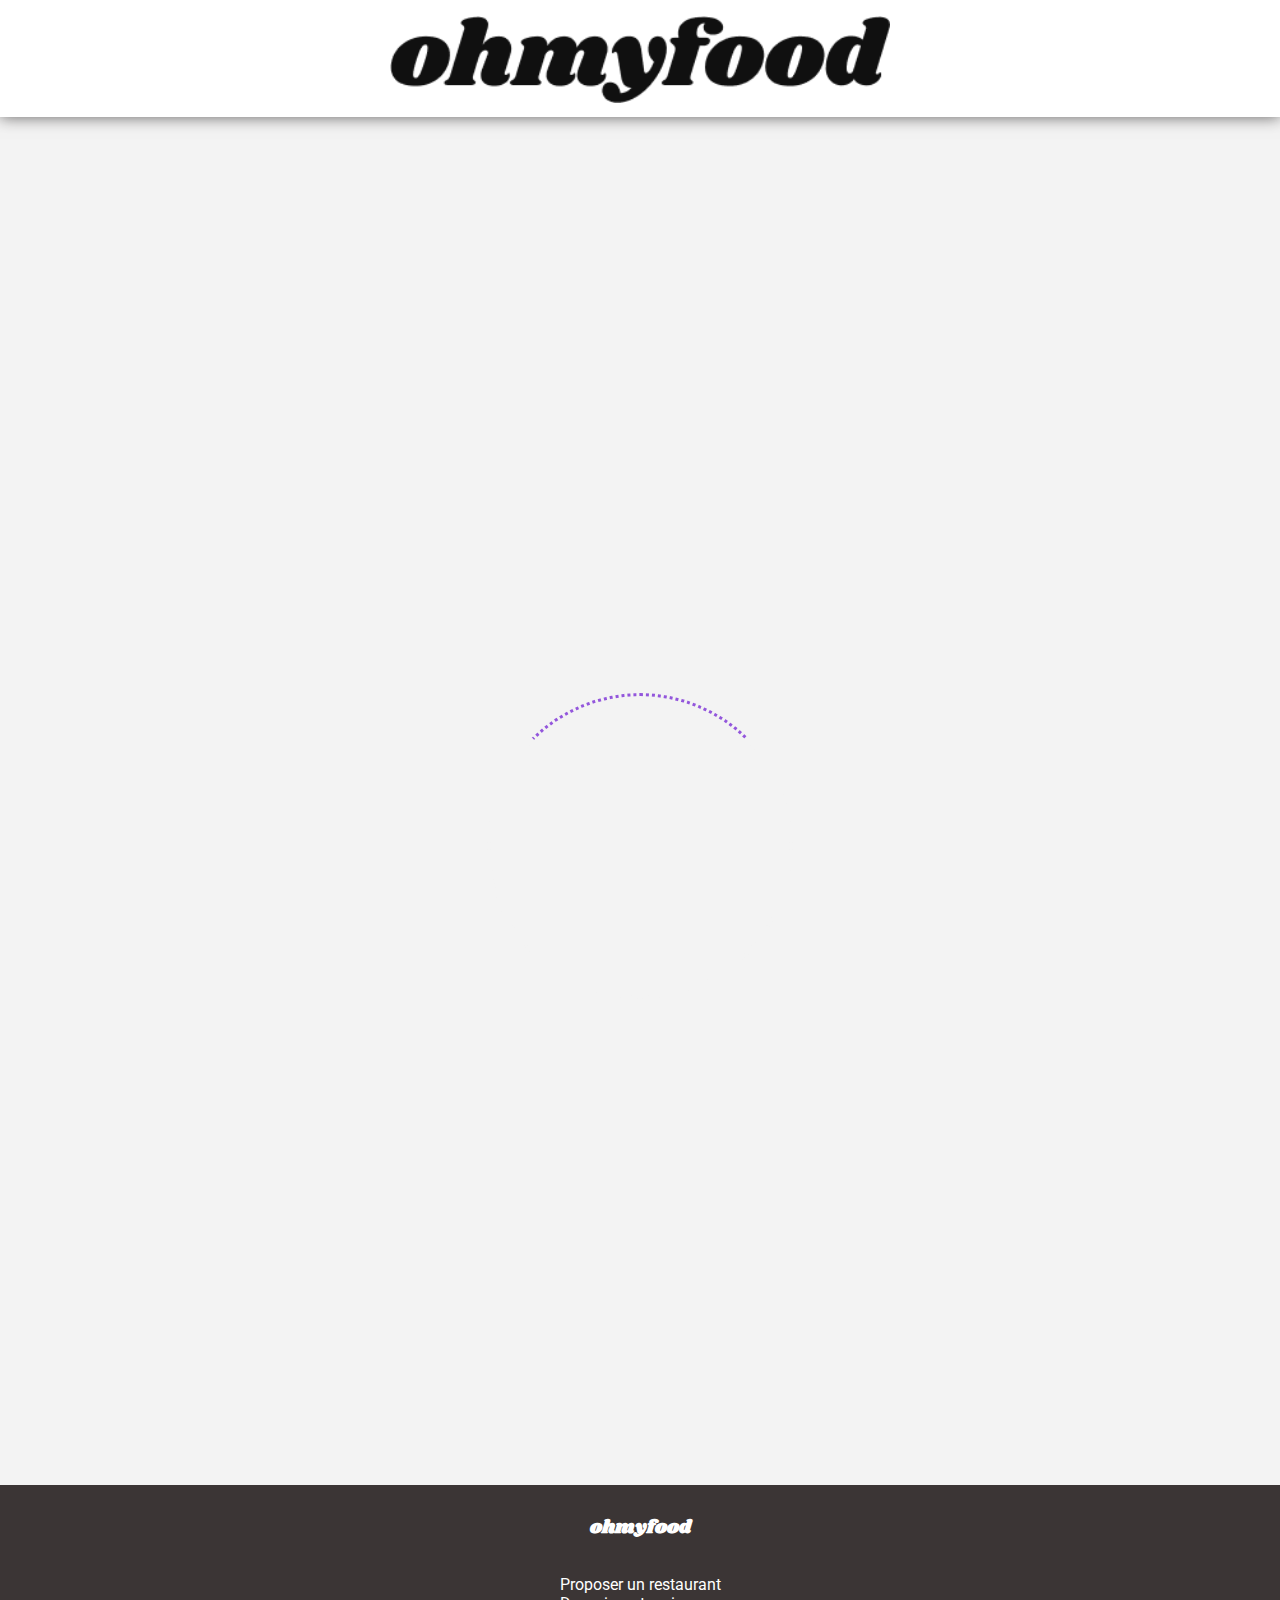
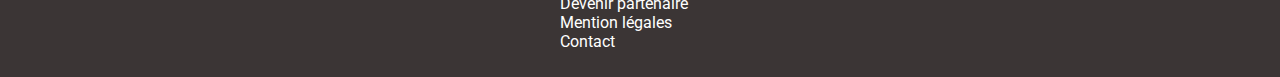
==== commit 447f9ee3: "Tentative de dégradé" ====
--- a/index.html
+++ b/index.html
@@ -78,7 +78,6 @@
                 <p class="info">Ménilmontant</p>
                 <div class="favoris">
                     <i class="far fa-heart fa-2x"></i>
-                    <!-- <i class="fas fa-heart"></i> -->
                 </div>
             </a>
             <a href="MenuEnchante.html" id="note">
@@ -92,7 +91,6 @@
                 <p class="info">Charonne</p>
                 <div class="favoris">
                     <i class="far fa-heart fa-2x"></i>
-                    <!-- <i class="fas fa-heart"></i> -->
                 </div>
             </a>
             <a href="MenuFrancaise.html" id="francaise">
@@ -103,7 +101,6 @@
                 <p class="info">Cité Rouge</p>
                 <div class="favoris">
                     <i class="far fa-heart fa-2x"></i>
-                    <!-- <i class="fas fa-heart"></i> -->
                 </div>
             </a>
             <a href="MenuDelice.html" id="delice">
@@ -114,12 +111,11 @@
                 <p class="info">Folie-Méricourt</p>
                 <div class="favoris">
                     <i class="far fa-heart fa-2x"></i>
-                    <!-- <i class="fas fa-heart"></i> -->
                 </div>
             </a>
         </div>
     </div>
-    
+
     <footer>
         <!-- Contacts et infos -->
         <div class="listeFooter">
--- a/styles/style.css
+++ b/styles/style.css
@@ -81,6 +81,7 @@
   max-width: 1920px;
   min-width: 400px;
   margin: auto;
+  font-family: "FontAwesome";
 }
 
 body .loaderTotal {
@@ -162,6 +163,7 @@
 #contenuIndex {
   width: 100%;
   opacity: 0;
+  margin-top: -305px;
   -webkit-animation: menuApparition 3s 3.5s both;
           animation: menuApparition 3s 3.5s both;
 }
@@ -204,6 +206,7 @@
 
 #partie1 .explication p,
 #partie1 .explication h1 {
+  white-space: normal;
   margin-left: 5%;
   margin-right: 5%;
 }
@@ -470,6 +473,15 @@
   margin-top: -40px;
 }
 
+#partie3 .favoris .far:hover {
+  -webkit-animation: menuApparition 3.5s both;
+          animation: menuApparition 3.5s both;
+  background: -webkit-gradient(linear, left top, left bottom, from(#FF79DA), to(#9356DC));
+  background: linear-gradient(180deg, #FF79DA, #9356DC);
+  background-clip: text;
+  color: transparent;
+}
+
 #partie3 figure {
   padding: 0px;
   margin: 0px;
@@ -557,6 +569,16 @@
   position: absolute;
   right: 5%;
   top: 25%;
+}
+
+.menus .titresMenu .favorisMenu .far:hover {
+  font-family: "FontAwesome";
+  content: "f004";
+  -webkit-animation: menuApparition 3.5s both;
+          animation: menuApparition 3.5s both;
+  background: -webkit-gradient(linear, left top, left bottom, from(#FF79DA), to(#9356DC));
+  background: linear-gradient(180deg, #FF79DA, #9356DC);
+  background-clip: text;
 }
 
 .menus .titresMenu h1 {
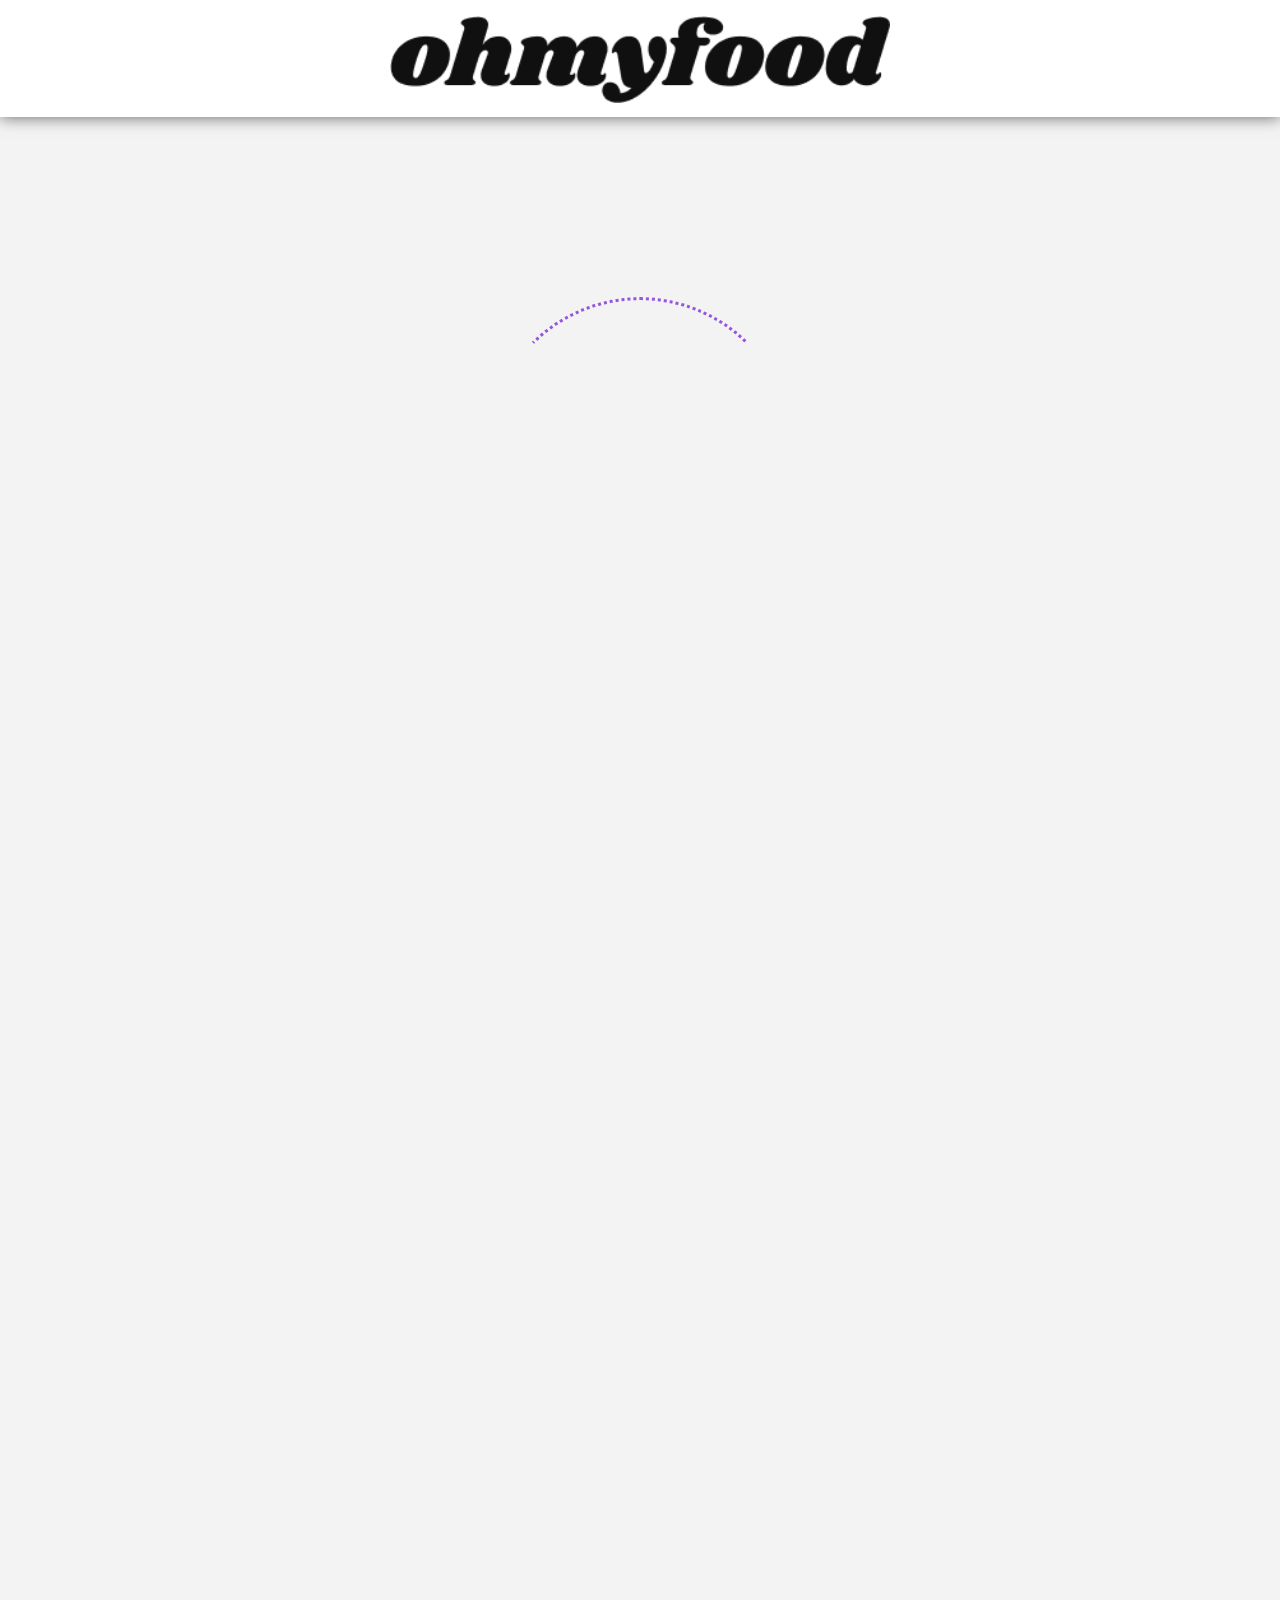
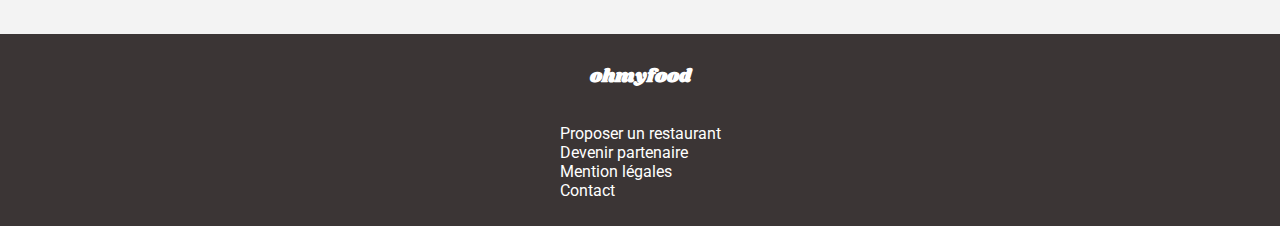
==== commit 0187fa10: "Mise en place animations favoris" ====
--- a/index.html
+++ b/index.html
@@ -78,6 +78,7 @@
                 <p class="info">Ménilmontant</p>
                 <div class="favoris">
                     <i class="far fa-heart fa-2x"></i>
+                    <i class="fas fa-heart fa-2x"></i>
                 </div>
             </a>
             <a href="MenuEnchante.html" id="note">
@@ -91,6 +92,7 @@
                 <p class="info">Charonne</p>
                 <div class="favoris">
                     <i class="far fa-heart fa-2x"></i>
+                    <i class="fas fa-heart fa-2x"></i>
                 </div>
             </a>
             <a href="MenuFrancaise.html" id="francaise">
@@ -101,6 +103,7 @@
                 <p class="info">Cité Rouge</p>
                 <div class="favoris">
                     <i class="far fa-heart fa-2x"></i>
+                    <i class="fas fa-heart fa-2x"></i>
                 </div>
             </a>
             <a href="MenuDelice.html" id="delice">
@@ -111,6 +114,7 @@
                 <p class="info">Folie-Méricourt</p>
                 <div class="favoris">
                     <i class="far fa-heart fa-2x"></i>
+                    <i class="fas fa-heart fa-2x"></i>
                 </div>
             </a>
         </div>
--- a/styles/style.css
+++ b/styles/style.css
@@ -1,4 +1,52 @@
 @charset "UTF-8";
+/* #region Breakpoints et Mixins */
+/* #region Breakpoints */
+/* #endregion */
+/* #region Mixins */
+/* #endregion */
+/* #endregion */
+/* #region Variables */
+/* #region Variables des couleurs */
+/* #endregion */
+/* #region Variables des polices d'écritures */
+/* #endregion */
+/* #endregion */
+/* #region Animation Loader */
+@-webkit-keyframes taillebody {
+  0% {
+    overflow: hidden;
+  }
+  100% {
+    overflow: auto;
+  }
+}
+@keyframes taillebody {
+  0% {
+    overflow: hidden;
+  }
+  100% {
+    overflow: auto;
+  }
+}
+
+@-webkit-keyframes loaderDisparait {
+  0% {
+    opacity: 1;
+  }
+  100% {
+    opacity: 0;
+  }
+}
+
+@keyframes loaderDisparait {
+  0% {
+    opacity: 1;
+  }
+  100% {
+    opacity: 0;
+  }
+}
+
 @-webkit-keyframes spin {
   0% {
     -webkit-transform: rotate(0deg);
@@ -9,6 +57,7 @@
             transform: rotate(360deg);
   }
 }
+
 @keyframes spin {
   0% {
     -webkit-transform: rotate(0deg);
@@ -38,24 +87,8 @@
   }
 }
 
-@-webkit-keyframes loaderDisparait {
-  0% {
-    opacity: 1;
-  }
-  100% {
-    opacity: 0;
-  }
-}
-
-@keyframes loaderDisparait {
-  0% {
-    opacity: 1;
-  }
-  100% {
-    opacity: 0;
-  }
-}
-
+/* #endregion */
+/* #region Animation Apparition des Menus */
 @-webkit-keyframes apparitionMenuDivers {
   0% {
     opacity: 0;
@@ -64,7 +97,6 @@
     opacity: 1;
   }
 }
-
 @keyframes apparitionMenuDivers {
   0% {
     opacity: 0;
@@ -74,6 +106,37 @@
   }
 }
 
+/* #endregion */
+/* #region Animation Apparition des Menus */
+@keyframes apparitionMenuDivers {
+  0% {
+    opacity: 0;
+  }
+  100% {
+    opacity: 1;
+  }
+}
+
+/* #endregion */
+/* #region Animation Apparition des Favoris */
+@-webkit-keyframes apparitionCoeurs {
+  0% {
+    opacity: 0;
+  }
+  100% {
+    opacity: 1;
+  }
+}
+@keyframes apparitionCoeurs {
+  0% {
+    opacity: 0;
+  }
+  100% {
+    opacity: 1;
+  }
+}
+
+/* #endregion */
 /* #region Généralités et Loader */
 body {
   margin: 0px;
@@ -81,7 +144,8 @@
   max-width: 1920px;
   min-width: 400px;
   margin: auto;
-  font-family: "FontAwesome";
+  -webkit-animation: taillebody 12s;
+          animation: taillebody 12s;
 }
 
 body .loaderTotal {
@@ -93,8 +157,12 @@
           justify-content: center;
   -webkit-animation: loaderDisparait 1s 3s both;
           animation: loaderDisparait 1s 3s both;
-  position: relative;
-  top: 576px;
+  position: absolute;
+  top: 50%;
+  left: 50%;
+  -webkit-transform: translate(-50%, -50%);
+          transform: translate(-50%, -50%);
+  max-height: 500px;
 }
 
 body .loaderTotal .fas {
@@ -107,7 +175,11 @@
   position: relative;
   left: 165px;
   top: 120px;
-  color: #FF79DA;
+  background: -webkit-gradient(linear, left top, left bottom, from(#FF79DA), to(#9356DC));
+  background: linear-gradient(180deg, #FF79DA, #9356DC);
+  color: transparent;
+  background-clip: text;
+  -webkit-background-clip: text;
 }
 
 body .loaderTotal #loader {
@@ -129,6 +201,7 @@
   position: relative;
   height: 85px;
   background-color: white;
+  z-index: 1;
 }
 
 .fleche {
@@ -136,6 +209,12 @@
   top: 21px;
   left: 8%;
   font-size: 1.5rem;
+  color: black;
+}
+
+.fleche a {
+  text-decoration: none;
+  color: black;
 }
 
 .logoHeader {
@@ -163,7 +242,6 @@
 #contenuIndex {
   width: 100%;
   opacity: 0;
-  margin-top: -305px;
   -webkit-animation: menuApparition 3s 3.5s both;
           animation: menuApparition 3s 3.5s both;
 }
@@ -171,7 +249,21 @@
 #contenuIndex h1 {
   font-family: "Roboto";
   font-weight: bold;
-  margin-left: 44px;
+  margin-left: 30px;
+}
+
+@media screen and (min-width: 1281px) {
+  #contenuIndex h1 {
+    margin-left: 0px;
+    text-align: center;
+  }
+}
+
+@media screen and (min-width: 760px) {
+  #contenuIndex h1 {
+    margin-left: 0px;
+    text-align: center;
+  }
 }
 
 #contenuIndex h2,
@@ -269,6 +361,20 @@
 
 #partie2 h1 {
   margin-left: 30px;
+}
+
+@media screen and (min-width: 1281px) {
+  #partie2 h1 {
+    margin-left: 0px;
+    text-align: center;
+  }
+}
+
+@media screen and (min-width: 760px) {
+  #partie2 h1 {
+    margin-left: 0px;
+    text-align: center;
+  }
 }
 
 #partie2 .restaurant,
@@ -375,10 +481,6 @@
   }
 }
 
-#partie3 h1 {
-  margin-left: 5%;
-}
-
 #partie3 h2,
 #partie3 p {
   margin-top: 5px;
@@ -394,6 +496,21 @@
      object-position: bottom;
   border-top-left-radius: 20px;
   border-top-right-radius: 20px;
+  object-fit: cover;
+  -o-object-position: center;
+     object-position: center;
+}
+
+@media screen and (min-width: 1281px) {
+  #partie3 img {
+    height: 325px !important;
+  }
+}
+
+@media screen and (min-width: 760px) {
+  #partie3 img {
+    height: 250px;
+  }
 }
 
 #partie3 .info {
@@ -453,6 +570,7 @@
     width: 40%;
     margin-right: 1%;
     margin-left: 1%;
+    height: 350px !important;
   }
 }
 
@@ -464,6 +582,7 @@
     width: 40%;
     margin-right: 1%;
     margin-left: 1%;
+    height: 275px;
   }
 }
 
@@ -473,13 +592,42 @@
   margin-top: -40px;
 }
 
-#partie3 .favoris .far:hover {
-  -webkit-animation: menuApparition 3.5s both;
-          animation: menuApparition 3.5s both;
+#partie3 .favoris .far {
   background: -webkit-gradient(linear, left top, left bottom, from(#FF79DA), to(#9356DC));
   background: linear-gradient(180deg, #FF79DA, #9356DC);
+  color: transparent;
   background-clip: text;
+  -webkit-background-clip: text;
+}
+
+#partie3 .favoris .far:hover {
+  background: -webkit-gradient(linear, left top, left bottom, from(#FF79DA), to(#9356DC));
+  background: linear-gradient(180deg, #FF79DA, #9356DC);
   color: transparent;
+  background-clip: text;
+  -webkit-background-clip: text;
+}
+
+#partie3 .favoris .fas {
+  background: -webkit-gradient(linear, left top, left bottom, from(#FF79DA), to(#9356DC));
+  background: linear-gradient(180deg, #FF79DA, #9356DC);
+  color: transparent;
+  background-clip: text;
+  -webkit-background-clip: text;
+  position: absolute;
+  left: 0px;
+  z-index: 1;
+  opacity: 0;
+}
+
+#partie3 .favoris .fas:hover {
+  background: -webkit-gradient(linear, left top, left bottom, from(#FF79DA), to(#9356DC));
+  background: linear-gradient(180deg, #FF79DA, #9356DC);
+  color: transparent;
+  background-clip: text;
+  -webkit-background-clip: text;
+  -webkit-animation: apparitionCoeurs 3s;
+          animation: apparitionCoeurs 3s;
 }
 
 #partie3 figure {
@@ -571,14 +719,42 @@
   top: 25%;
 }
 
-.menus .titresMenu .favorisMenu .far:hover {
-  font-family: "FontAwesome";
-  content: "f004";
-  -webkit-animation: menuApparition 3.5s both;
-          animation: menuApparition 3.5s both;
+.menus .titresMenu .favorisMenu .far {
   background: -webkit-gradient(linear, left top, left bottom, from(#FF79DA), to(#9356DC));
   background: linear-gradient(180deg, #FF79DA, #9356DC);
+  color: transparent;
   background-clip: text;
+  -webkit-background-clip: text;
+}
+
+.menus .titresMenu .favorisMenu .far:hover {
+  background: -webkit-gradient(linear, left top, left bottom, from(linear-gradient(180deg, #FF79DA, #9356DC)), to(white));
+  background: linear-gradient(180deg, linear-gradient(180deg, #FF79DA, #9356DC), white);
+  color: transparent;
+  background-clip: text;
+  -webkit-background-clip: text;
+}
+
+.menus .titresMenu .favorisMenu .fas {
+  background: -webkit-gradient(linear, left top, left bottom, from(#FF79DA), to(#9356DC));
+  background: linear-gradient(180deg, #FF79DA, #9356DC);
+  color: transparent;
+  background-clip: text;
+  -webkit-background-clip: text;
+  position: absolute;
+  left: 0px;
+  z-index: 1;
+  opacity: 0;
+}
+
+.menus .titresMenu .favorisMenu .fas:hover {
+  background: -webkit-gradient(linear, left top, left bottom, from(#FF79DA), to(#9356DC));
+  background: linear-gradient(180deg, #FF79DA, #9356DC);
+  color: transparent;
+  background-clip: text;
+  -webkit-background-clip: text;
+  -webkit-animation: apparitionCoeurs 3s;
+          animation: apparitionCoeurs 3s;
 }
 
 .menus .titresMenu h1 {
@@ -586,6 +762,18 @@
   font-weight: bold;
   font-family: "Shrikhand";
   padding-top: 10px;
+}
+
+@media screen and (min-width: 1281px) {
+  .menus .titresMenu h1 {
+    text-align: center;
+  }
+}
+
+@media screen and (min-width: 760px) {
+  .menus .titresMenu h1 {
+    text-align: center;
+  }
 }
 
 .menus button {
@@ -873,7 +1061,8 @@
           animation-duration: 8s;
 }
 
-h2, p {
+h2,
+p {
   margin-top: 8px;
   margin-left: 15px;
   white-space: nowrap;
@@ -882,7 +1071,8 @@
 }
 
 @media screen and (min-width: 1281px) {
-  h2, p {
+  h2,
+  p {
     margin-left: 0px;
     white-space: normal;
     overflow: visible;
@@ -890,7 +1080,8 @@
 }
 
 @media screen and (min-width: 760px) {
-  h2, p {
+  h2,
+  p {
     margin-left: 0px;
     white-space: normal;
     overflow: visible;
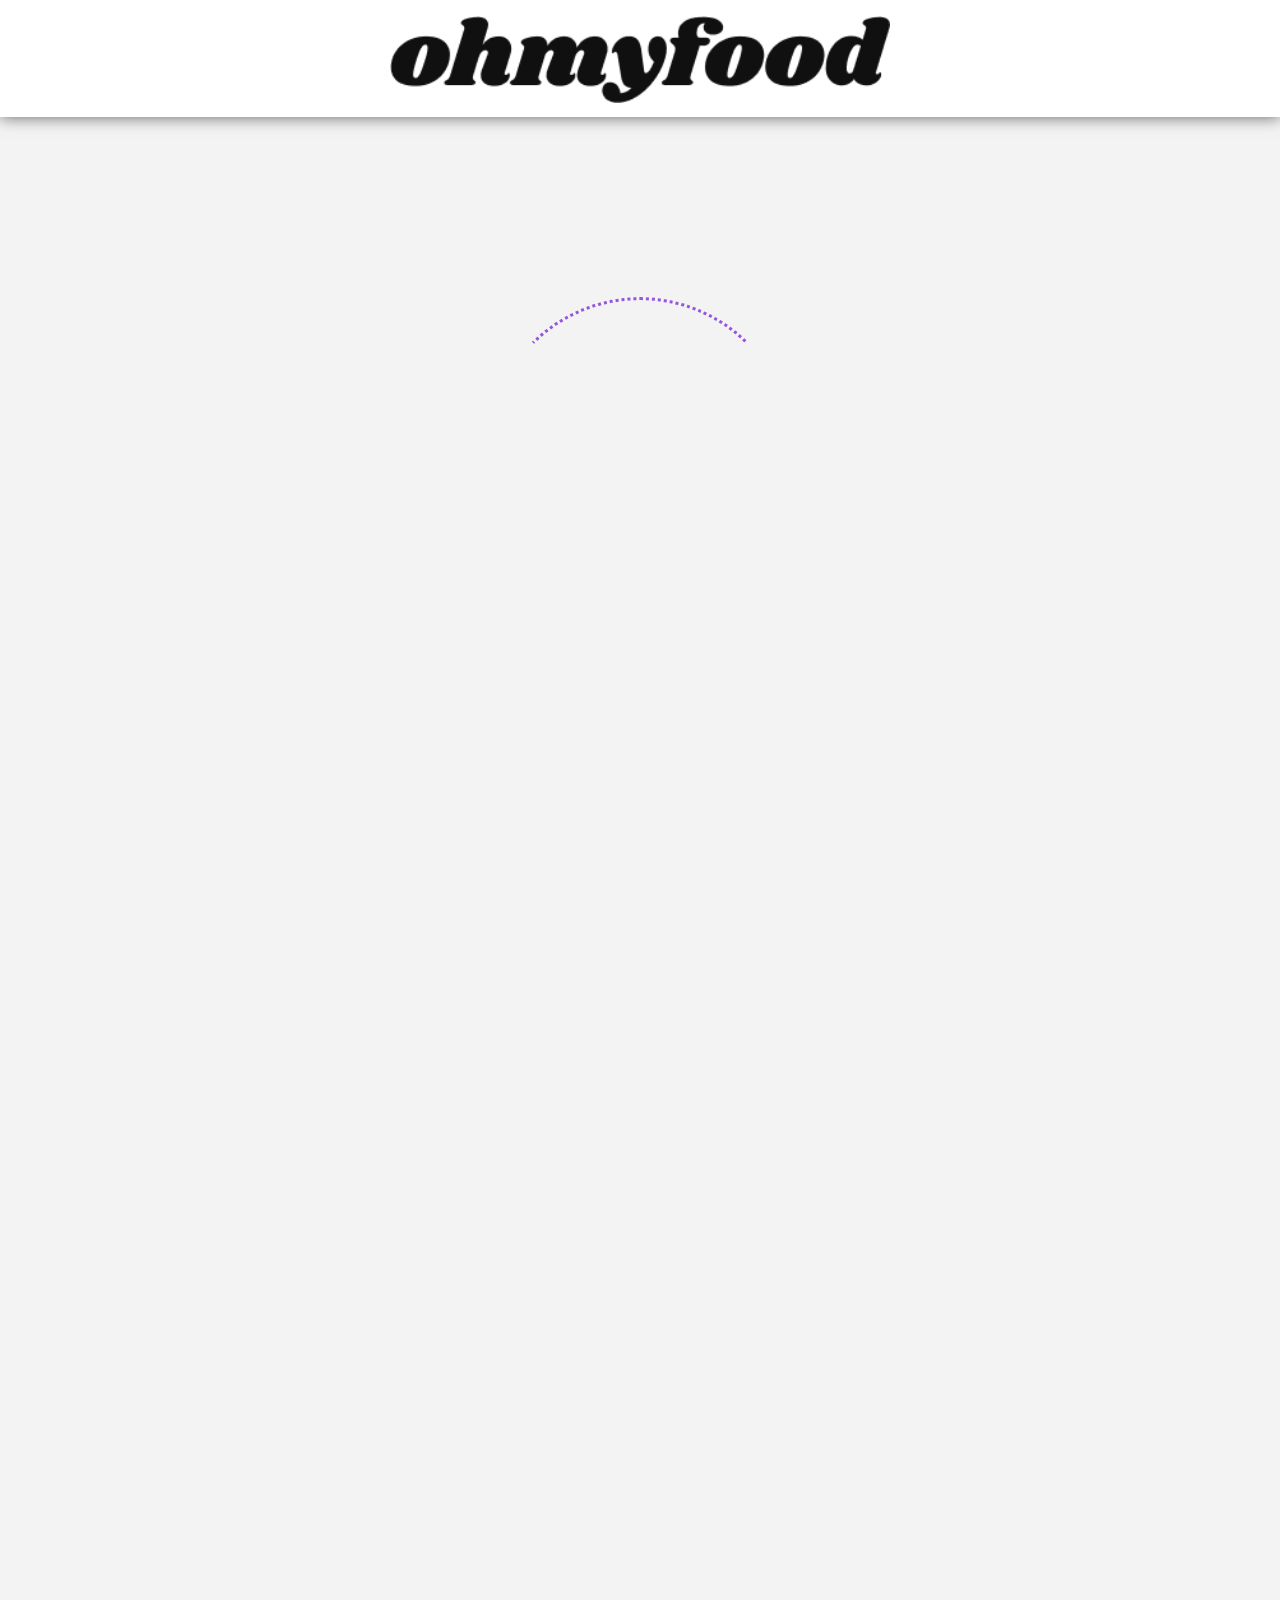
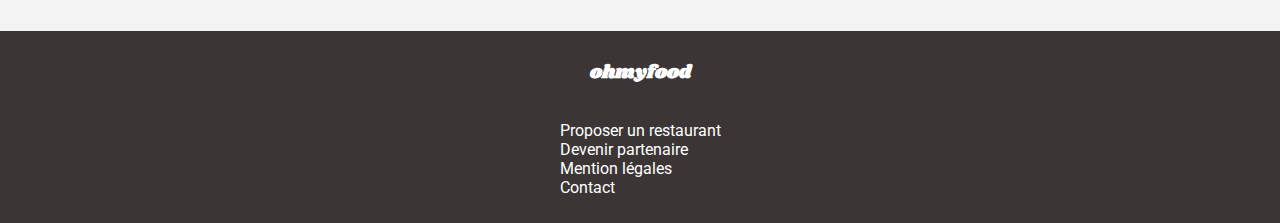
==== commit 6059b07f: "Problème validateur" ====
--- a/index.html
+++ b/index.html
@@ -36,7 +36,7 @@
             <div class="explication">
                 <h1>Réservez le menu qui vous convient</h1>
                 <p>Découvrez des restaurants d'exception, séléctionnés par nos soins.</p>
-                <button><p> Explorer nos restaurants</p></button>
+                <button>Explorer nos restaurants</button>
             </div>
         </div>
         <!-- Fonctionnement -->
--- a/styles/style.css
+++ b/styles/style.css
@@ -227,13 +227,19 @@
 }
 
 .logoHeader img {
-  width: 40%;
+  width: 70%;
 }
 
 @media screen and (min-width: 1281px) {
   .logoHeader img {
     width: 494px;
     height: 86px;
+  }
+}
+
+@media screen and (min-width: 760px) {
+  .logoHeader img {
+    width: 40%;
   }
 }
 
@@ -312,6 +318,11 @@
   border: none;
   -webkit-box-shadow: 0 5px 5px 0 grey;
           box-shadow: 0 5px 5px 0 grey;
+  font-family: "Roboto";
+  font-weight: bold;
+  white-space: normal;
+  padding-top: 10px;
+  padding-bottom: 10px;
 }
 
 @media screen and (min-width: 1281px) {
@@ -404,6 +415,18 @@
   position: relative;
 }
 
+#partie2 .restaurant:hover,
+#partie2 .choix:hover,
+#partie2 .degustez:hover {
+  background-color: #e4d5f6;
+}
+
+#partie2 .restaurant:hover .fas,
+#partie2 .choix:hover .fas,
+#partie2 .degustez:hover .fas {
+  color: #9356DC;
+}
+
 #partie2 p {
   margin: 0px;
   font-weight: bold;
@@ -593,8 +616,7 @@
 }
 
 #partie3 .favoris .far {
-  background: -webkit-gradient(linear, left top, left bottom, from(#FF79DA), to(#9356DC));
-  background: linear-gradient(180deg, #FF79DA, #9356DC);
+  background: black;
   color: transparent;
   background-clip: text;
   -webkit-background-clip: text;
@@ -628,6 +650,7 @@
   -webkit-background-clip: text;
   -webkit-animation: apparitionCoeurs 3s;
           animation: apparitionCoeurs 3s;
+  opacity: 1;
 }
 
 #partie3 figure {
@@ -654,9 +677,20 @@
 }
 
 #partie3 .nouveau P {
-  text-align: center;
   font-weight: bold;
   color: #278870;
+}
+
+@media screen and (min-width: 1281px) {
+  #partie3 .nouveau P {
+    text-align: center;
+  }
+}
+
+@media screen and (min-width: 760px) {
+  #partie3 .nouveau P {
+    text-align: center;
+  }
 }
 
 #partie3 a {
@@ -720,8 +754,7 @@
 }
 
 .menus .titresMenu .favorisMenu .far {
-  background: -webkit-gradient(linear, left top, left bottom, from(#FF79DA), to(#9356DC));
-  background: linear-gradient(180deg, #FF79DA, #9356DC);
+  background: black;
   color: transparent;
   background-clip: text;
   -webkit-background-clip: text;
@@ -755,6 +788,7 @@
   -webkit-background-clip: text;
   -webkit-animation: apparitionCoeurs 3s;
           animation: apparitionCoeurs 3s;
+  opacity: 1;
 }
 
 .menus .titresMenu h1 {
@@ -782,6 +816,11 @@
   width: 50%;
   color: white;
   border-color: white;
+  font-family: "Roboto";
+  font-weight: bold;
+  white-space: normal;
+  padding-top: 10px;
+  padding-bottom: 10px;
 }
 
 /* #endregion */
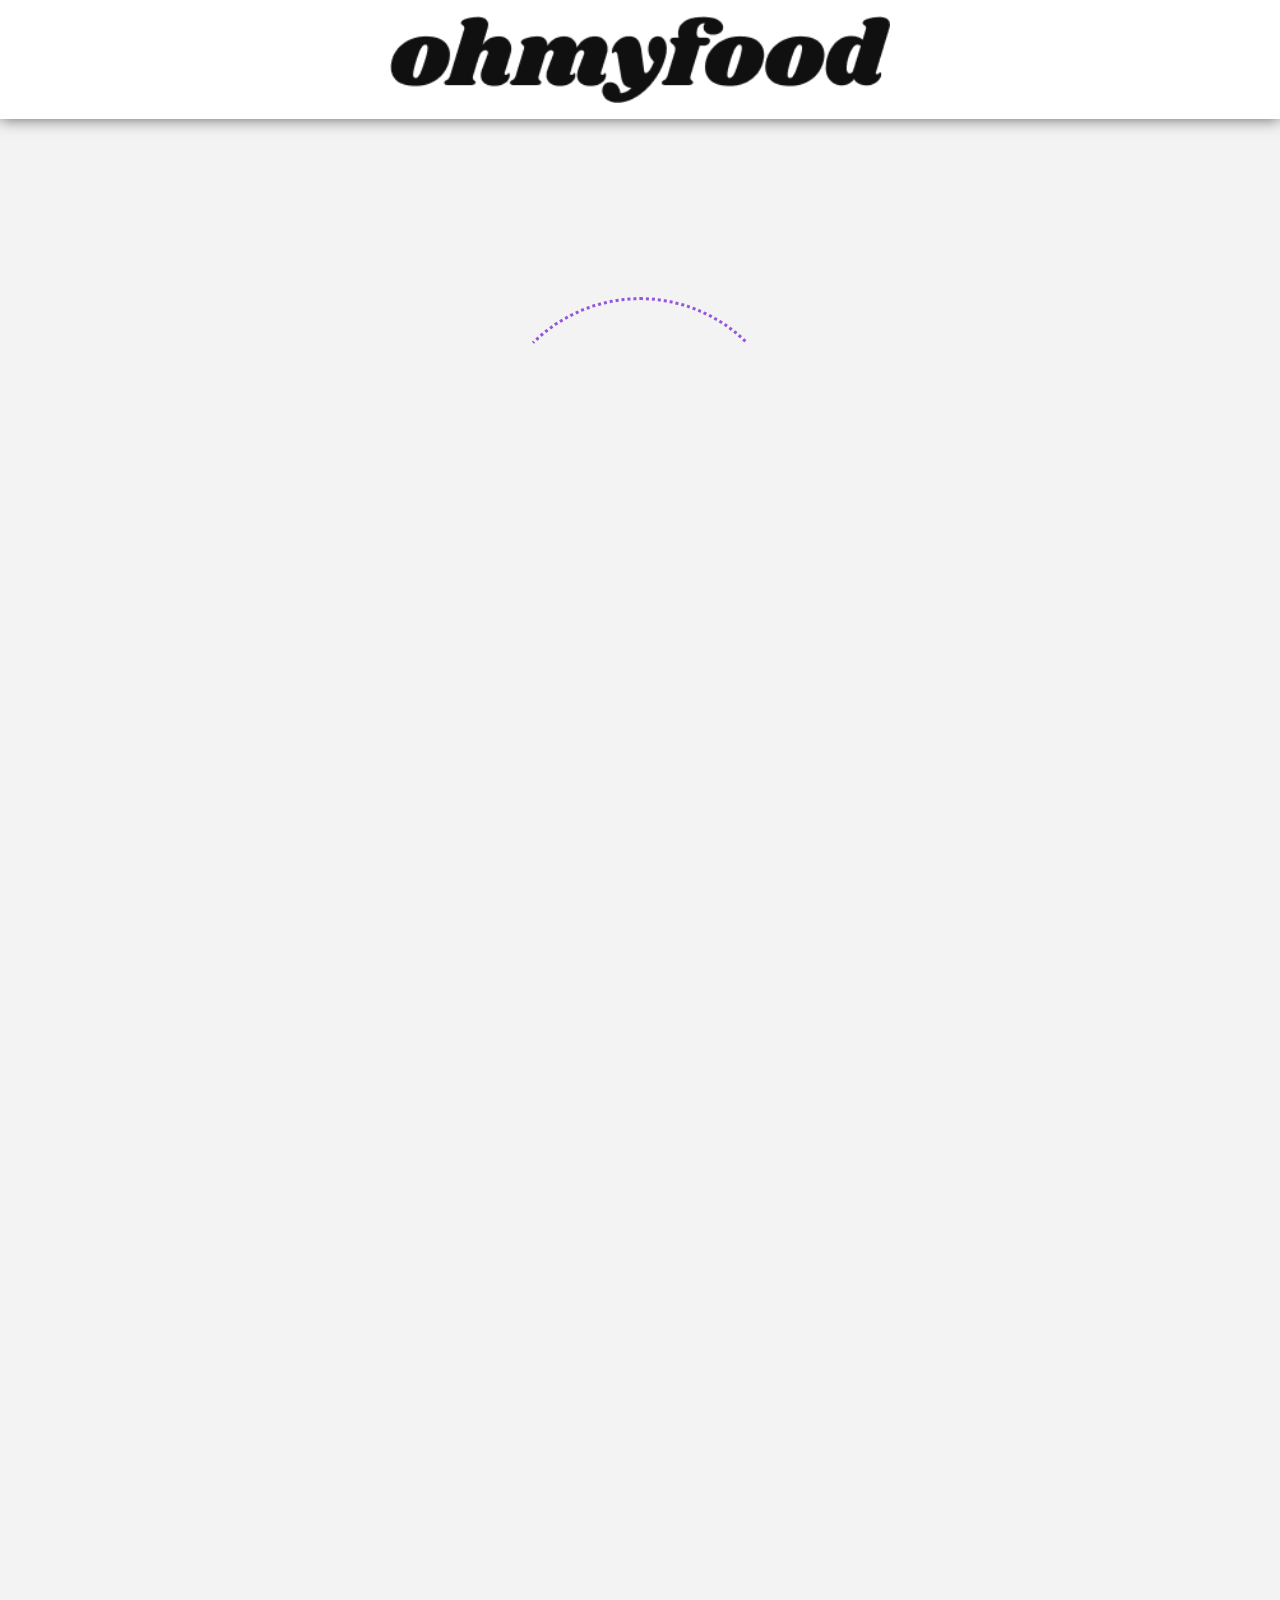
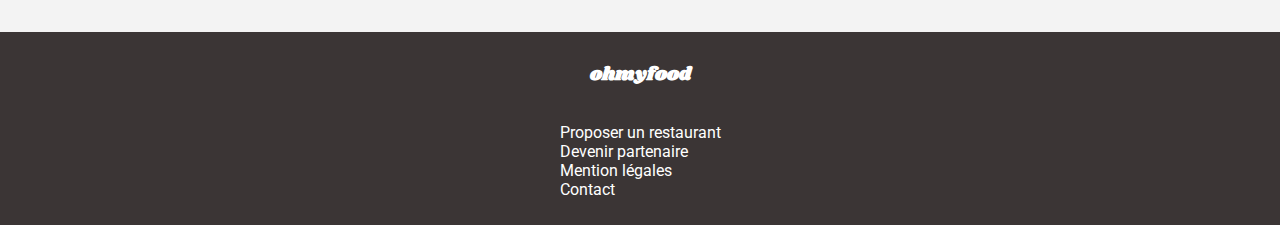
==== commit 6eab7548: "Fin du projet" ====
--- a/index.html
+++ b/index.html
@@ -7,6 +7,7 @@
     <link href="https://fonts.googleapis.com/css2?family=Roboto&family=Shrikhand&display=swap" rel="stylesheet">
     <link rel="stylesheet" href="https://use.fontawesome.com/releases/v5.15.3/css/all.css" integrity="sha384-SZXxX4whJ79/gErwcOYf+zWLeJdY/qpuqC4cAa9rOGUstPomtqpuNWT9wdPEn2fk" crossorigin="anonymous">
     <meta name="viewport" content="width=device-width, initial-scale=1.0">
+    <meta name="description" content="Bienvenue sur Oh my Food">
     <link rel="stylesheet" href="styles/style.css">
     <title>Page d'acceuil</title>
 </head>
--- a/styles/style.css
+++ b/styles/style.css
@@ -97,17 +97,6 @@
     opacity: 1;
   }
 }
-@keyframes apparitionMenuDivers {
-  0% {
-    opacity: 0;
-  }
-  100% {
-    opacity: 1;
-  }
-}
-
-/* #endregion */
-/* #region Animation Apparition des Menus */
 @keyframes apparitionMenuDivers {
   0% {
     opacity: 0;
@@ -178,7 +167,6 @@
   background: -webkit-gradient(linear, left top, left bottom, from(#FF79DA), to(#9356DC));
   background: linear-gradient(180deg, #FF79DA, #9356DC);
   color: transparent;
-  background-clip: text;
   -webkit-background-clip: text;
 }
 
@@ -199,7 +187,6 @@
   -webkit-box-shadow: 0 0 15px 0 #636161;
           box-shadow: 0 0 15px 0 #636161;
   position: relative;
-  height: 85px;
   background-color: white;
   z-index: 1;
 }
@@ -275,7 +262,6 @@
 #contenuIndex h2,
 #contenuIndex p {
   font-family: "Roboto";
-  font-weight: bold;
 }
 
 /* #region Partie 1 */
@@ -618,7 +604,6 @@
 #partie3 .favoris .far {
   background: black;
   color: transparent;
-  background-clip: text;
   -webkit-background-clip: text;
 }
 
@@ -626,7 +611,6 @@
   background: -webkit-gradient(linear, left top, left bottom, from(#FF79DA), to(#9356DC));
   background: linear-gradient(180deg, #FF79DA, #9356DC);
   color: transparent;
-  background-clip: text;
   -webkit-background-clip: text;
 }
 
@@ -634,7 +618,6 @@
   background: -webkit-gradient(linear, left top, left bottom, from(#FF79DA), to(#9356DC));
   background: linear-gradient(180deg, #FF79DA, #9356DC);
   color: transparent;
-  background-clip: text;
   -webkit-background-clip: text;
   position: absolute;
   left: 0px;
@@ -646,7 +629,6 @@
   background: -webkit-gradient(linear, left top, left bottom, from(#FF79DA), to(#9356DC));
   background: linear-gradient(180deg, #FF79DA, #9356DC);
   color: transparent;
-  background-clip: text;
   -webkit-background-clip: text;
   -webkit-animation: apparitionCoeurs 3s;
           animation: apparitionCoeurs 3s;
@@ -727,6 +709,8 @@
 
 .menus h2 {
   margin-bottom: 0px;
+  font-family: "Roboto";
+  font-weight: normal;
 }
 
 @media screen and (min-width: 1281px) {
@@ -756,15 +740,13 @@
 .menus .titresMenu .favorisMenu .far {
   background: black;
   color: transparent;
-  background-clip: text;
   -webkit-background-clip: text;
 }
 
 .menus .titresMenu .favorisMenu .far:hover {
-  background: -webkit-gradient(linear, left top, left bottom, from(linear-gradient(180deg, #FF79DA, #9356DC)), to(white));
-  background: linear-gradient(180deg, linear-gradient(180deg, #FF79DA, #9356DC), white);
+  background: -webkit-gradient(linear, left top, left bottom, from(#FF79DA), to(#9356DC));
+  background: linear-gradient(180deg, #FF79DA, #9356DC);
   color: transparent;
-  background-clip: text;
   -webkit-background-clip: text;
 }
 
@@ -772,7 +754,6 @@
   background: -webkit-gradient(linear, left top, left bottom, from(#FF79DA), to(#9356DC));
   background: linear-gradient(180deg, #FF79DA, #9356DC);
   color: transparent;
-  background-clip: text;
   -webkit-background-clip: text;
   position: absolute;
   left: 0px;
@@ -784,7 +765,6 @@
   background: -webkit-gradient(linear, left top, left bottom, from(#FF79DA), to(#9356DC));
   background: linear-gradient(180deg, #FF79DA, #9356DC);
   color: transparent;
-  background-clip: text;
   -webkit-background-clip: text;
   -webkit-animation: apparitionCoeurs 3s;
           animation: apparitionCoeurs 3s;
@@ -898,6 +878,12 @@
           box-shadow: 0px 8px 15px #636161;
   -webkit-animation: apparitionMenuDivers 9s;
           animation: apparitionMenuDivers 9s;
+}
+
+.blocMenu:hover h2 {
+  white-space: nowrap;
+  overflow: hidden;
+  text-overflow: ellipsis;
 }
 
 @media screen and (min-width: 1281px) {
@@ -958,6 +944,15 @@
   }
 }
 
+.blocMenu .blocNom h2 {
+  font-size: 18px;
+  font-weight: bold;
+}
+
+.blocMenu .blocNom p {
+  font-size: 15px;
+}
+
 .blocMenu .blocPrix {
   width: calc(20%);
   max-height: 80px;
@@ -1100,7 +1095,6 @@
           animation-duration: 8s;
 }
 
-h2,
 p {
   margin-top: 8px;
   margin-left: 15px;
@@ -1110,7 +1104,6 @@
 }
 
 @media screen and (min-width: 1281px) {
-  h2,
   p {
     margin-left: 0px;
     white-space: normal;
@@ -1119,7 +1112,6 @@
 }
 
 @media screen and (min-width: 760px) {
-  h2,
   p {
     margin-left: 0px;
     white-space: normal;
@@ -1128,7 +1120,25 @@
 }
 
 h2 {
+  margin-top: 8px;
+  margin-left: 15px;
   margin-bottom: 0px;
+}
+
+@media screen and (min-width: 1281px) {
+  h2 {
+    margin-left: 0px;
+    white-space: normal;
+    overflow: visible;
+  }
+}
+
+@media screen and (min-width: 760px) {
+  h2 {
+    margin-left: 0px;
+    white-space: normal;
+    overflow: visible;
+  }
 }
 
 hr {
